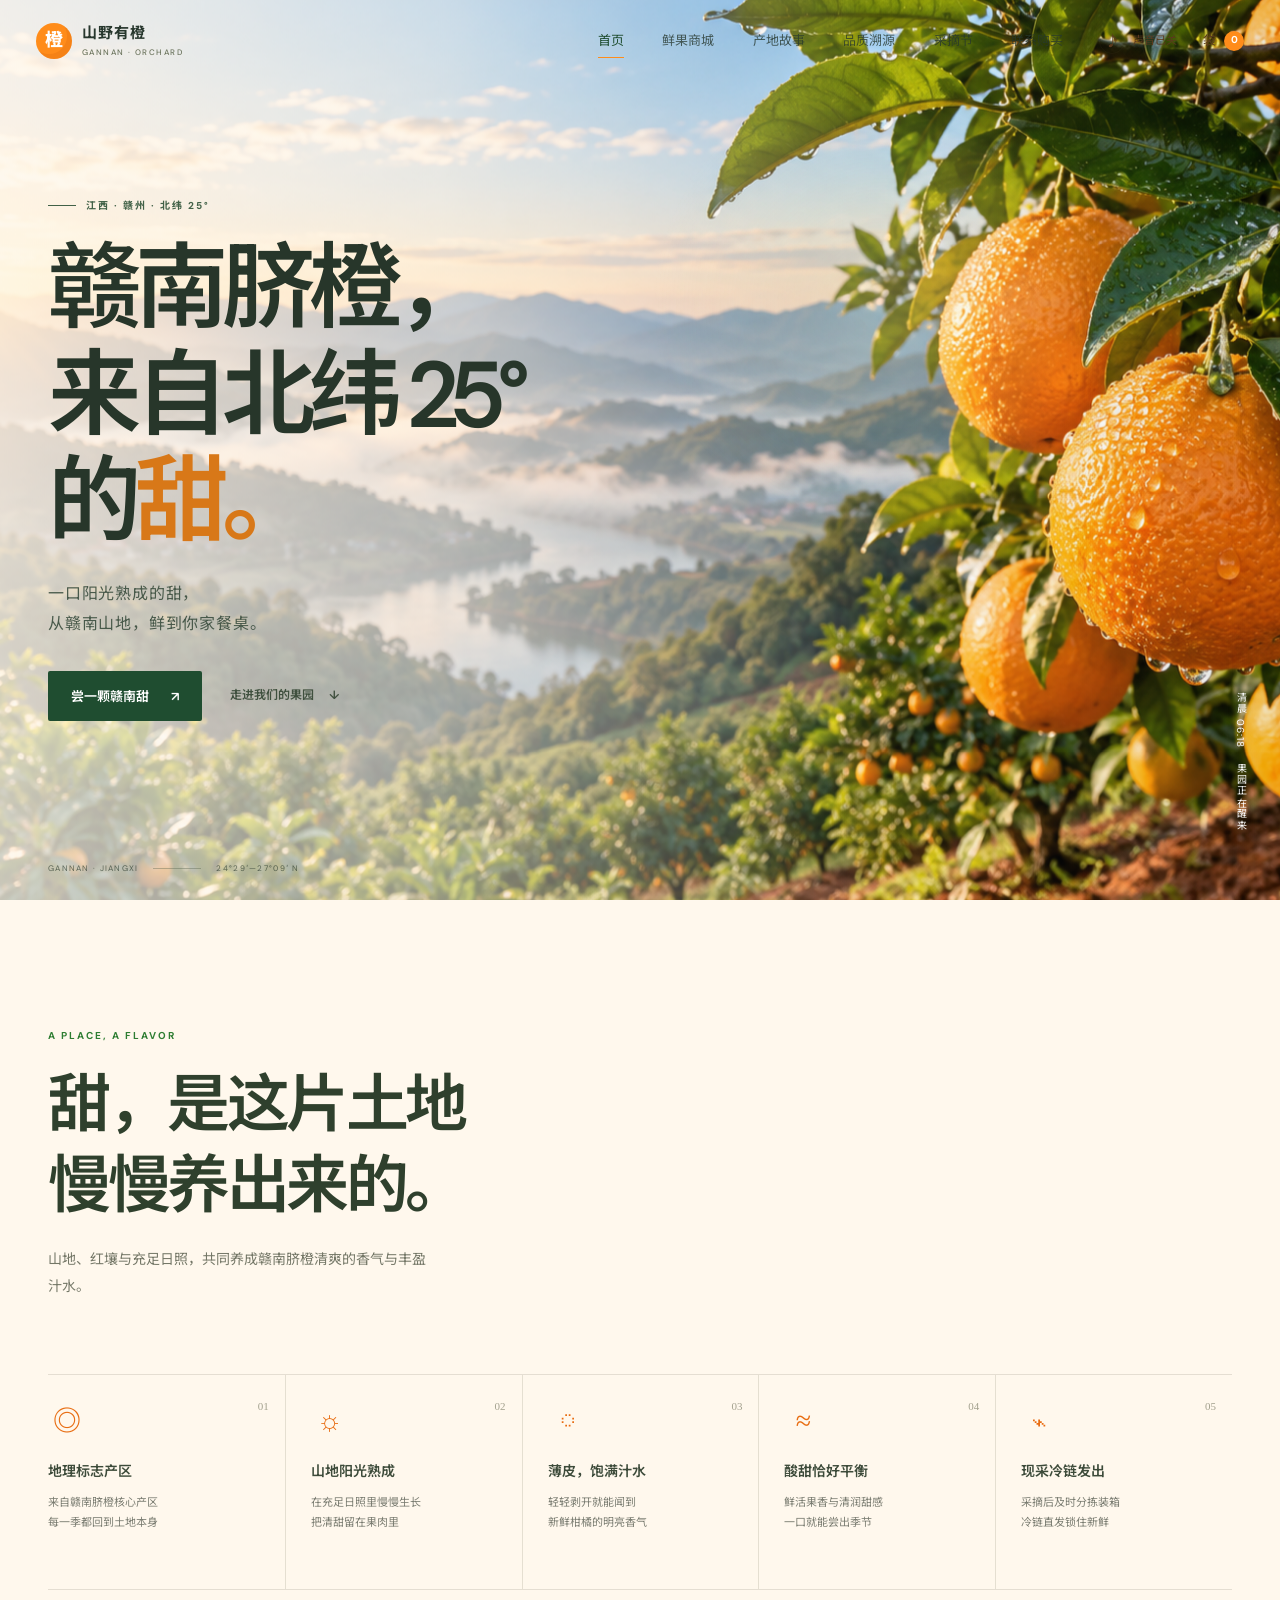
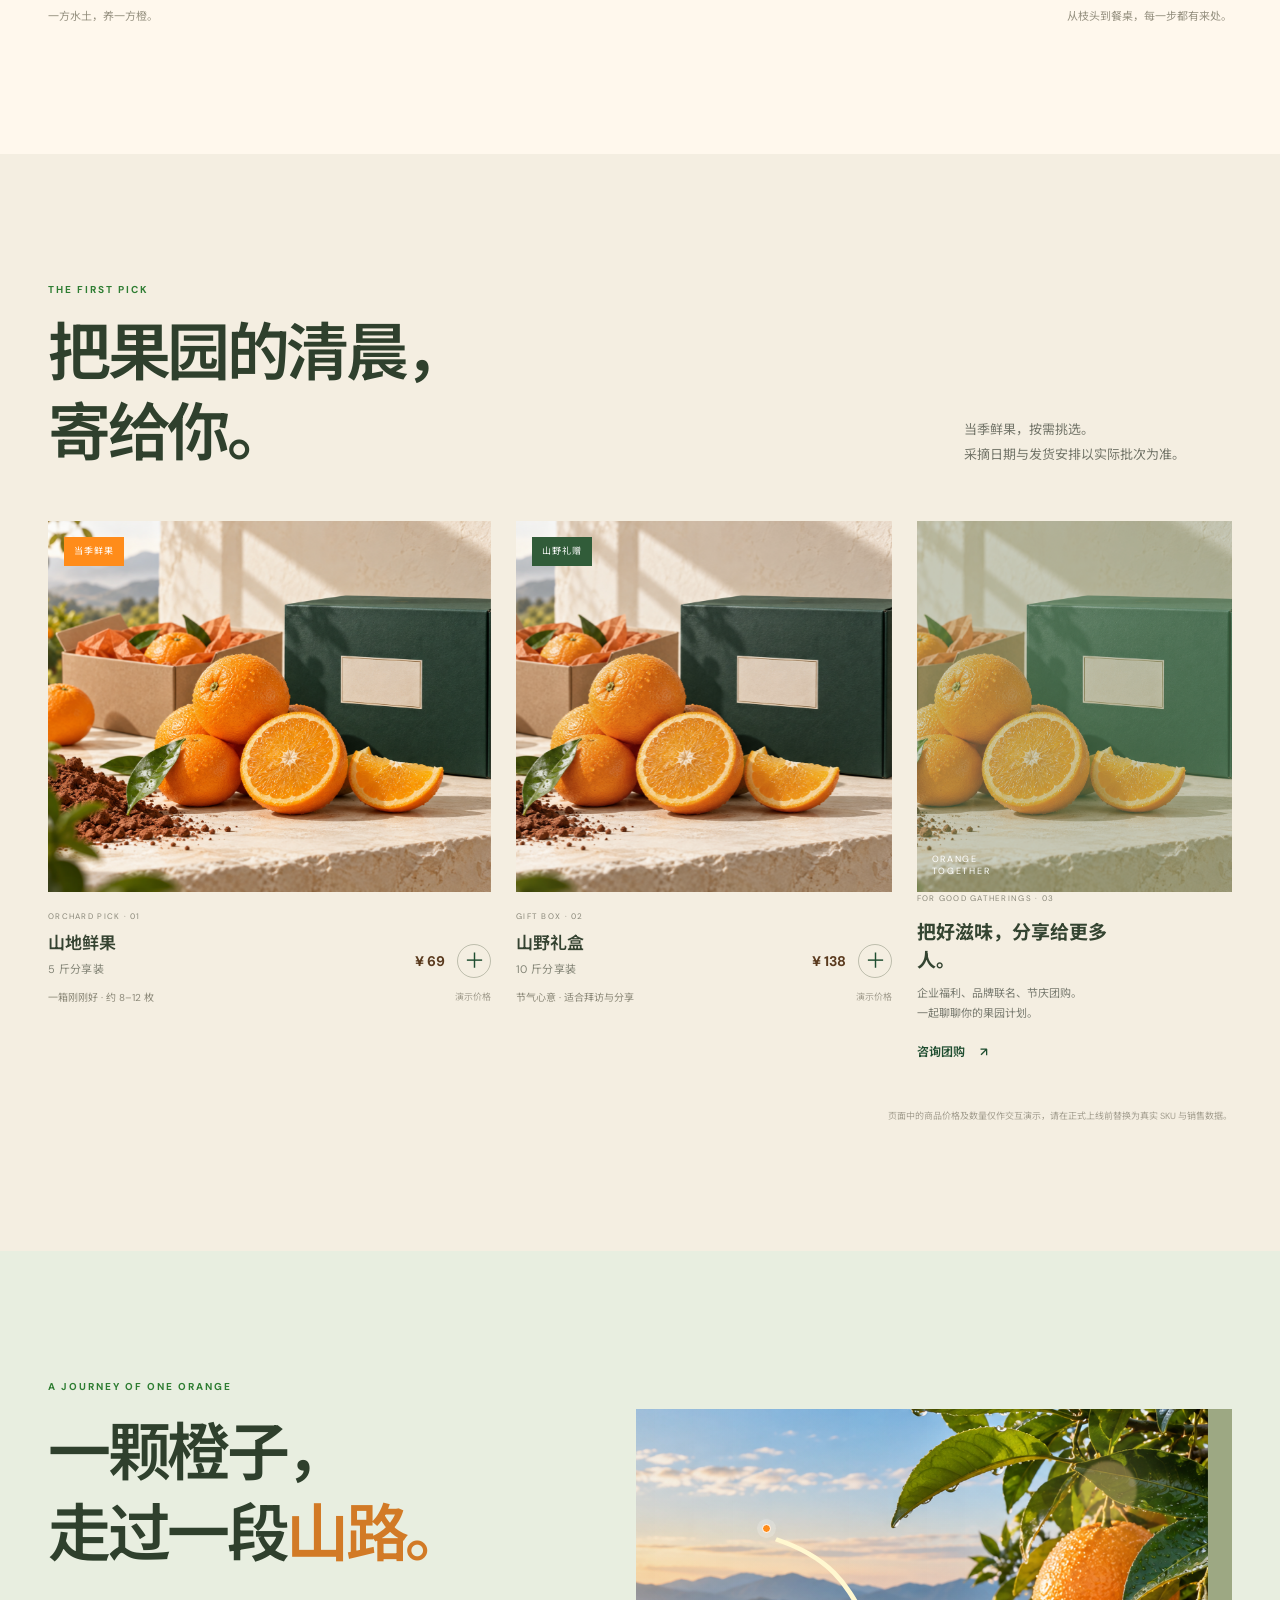
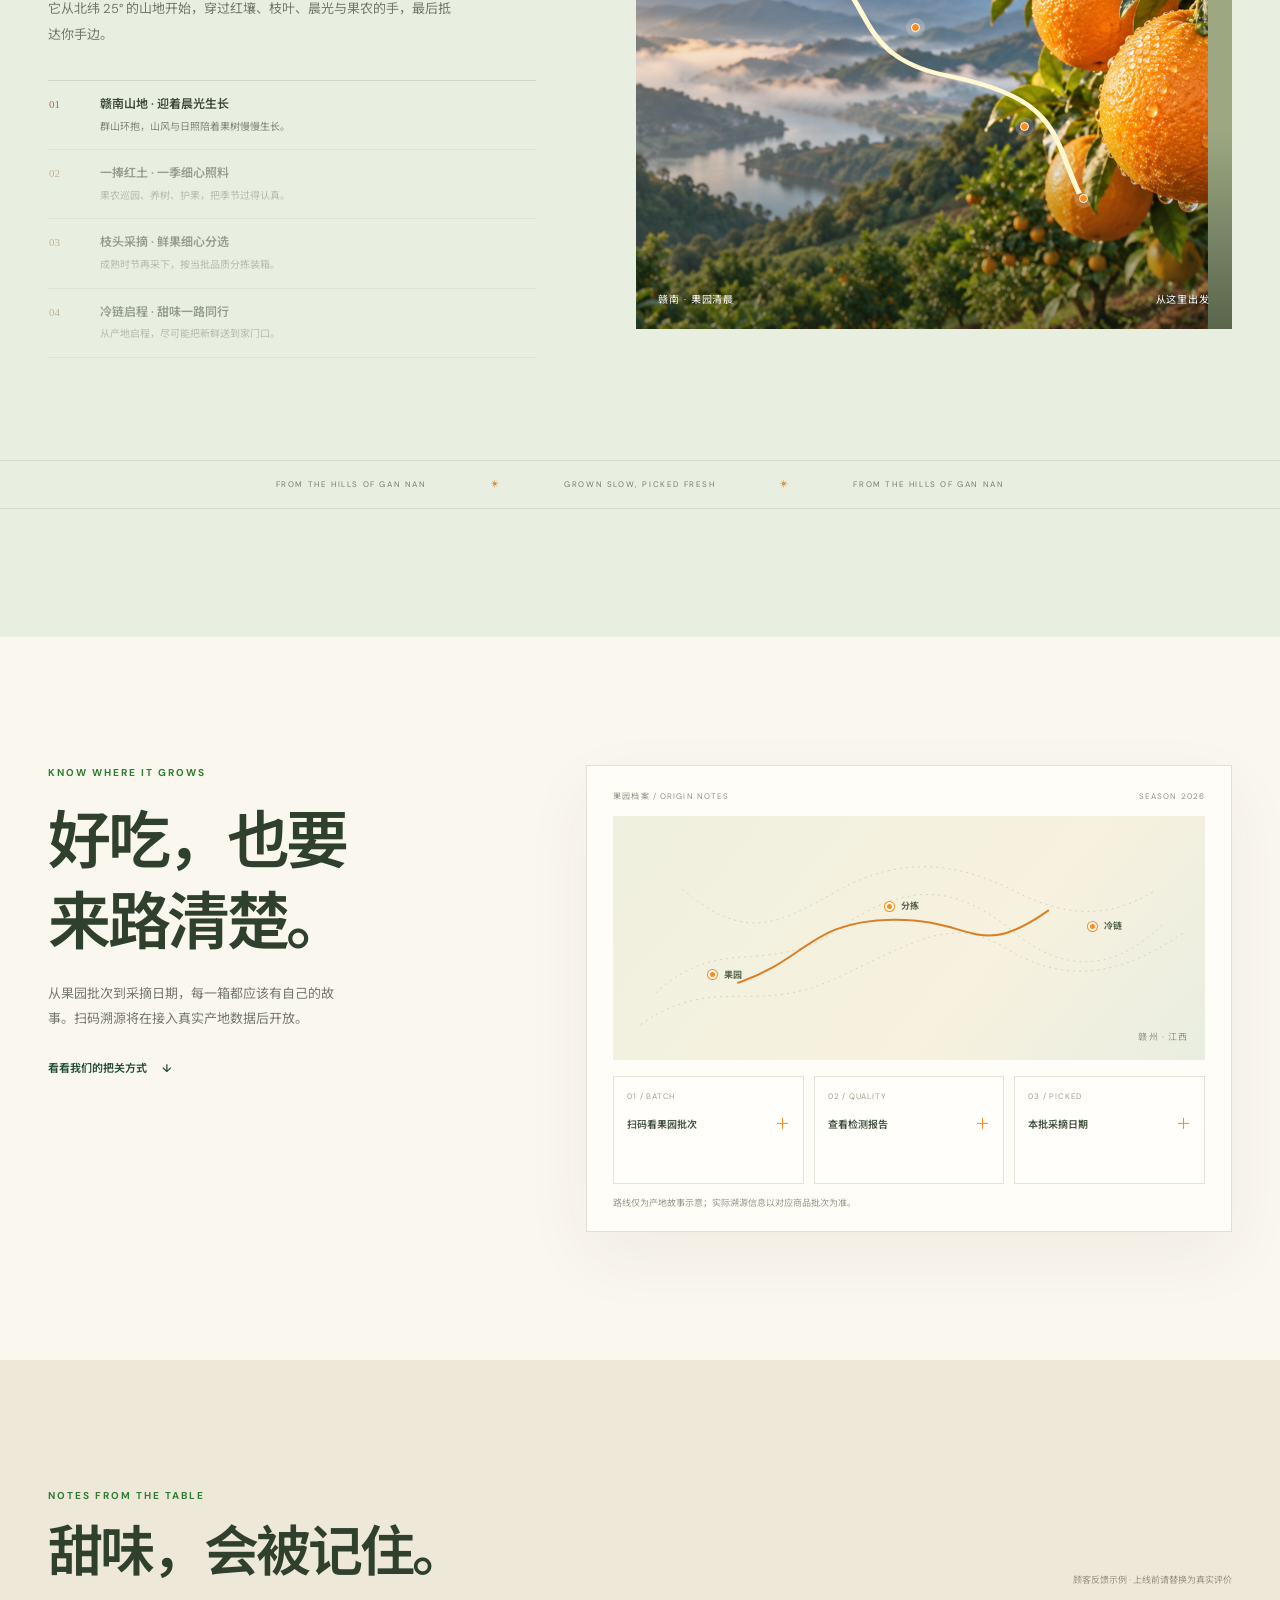
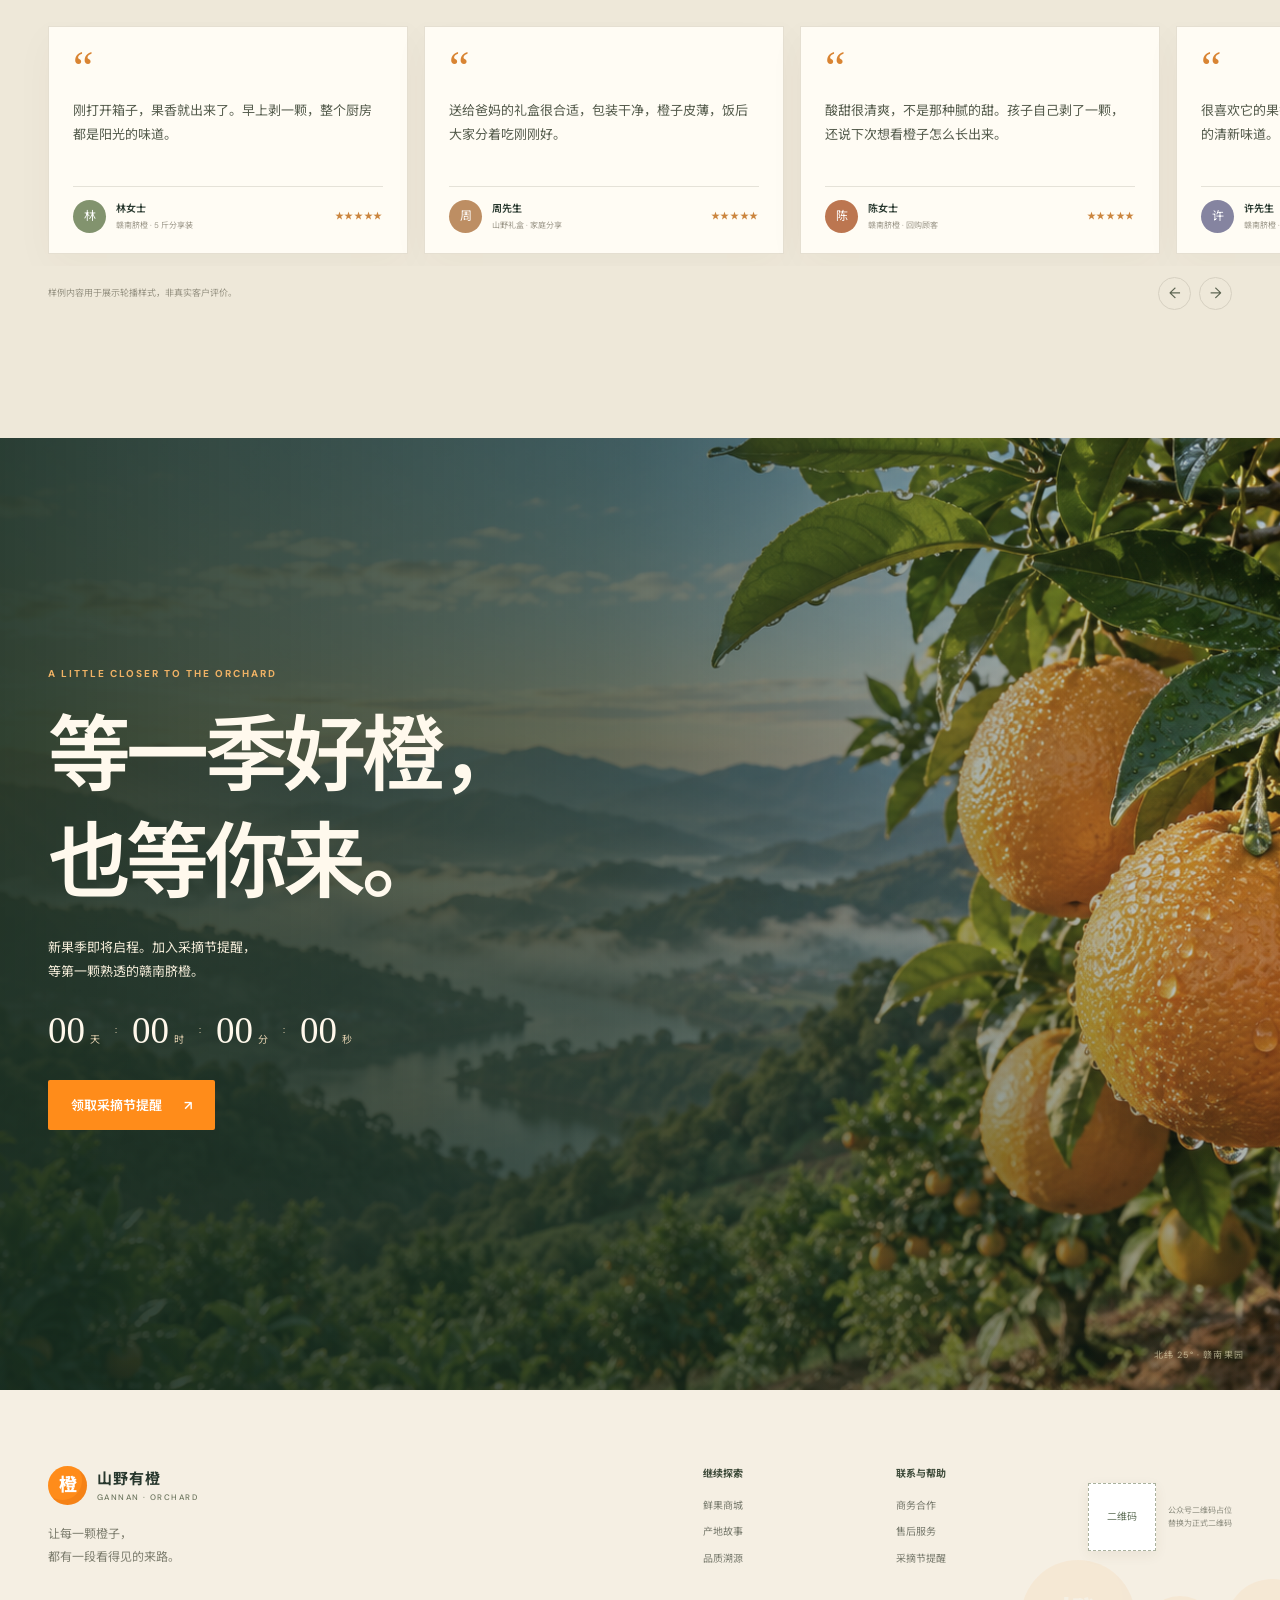
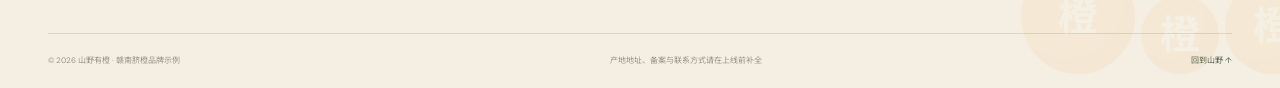
==== index.html @ ad93cc27 "Build Gannan orange brand homepage" ====
<!doctype html>
<html lang="zh-CN">
<head>
  <meta charset="utf-8">
  <meta name="viewport" content="width=device-width, initial-scale=1, viewport-fit=cover">
  <meta name="theme-color" content="#fff8ed">
  <meta name="description" content="一颗赣南脐橙，从北纬25°的山地果园，带着晨露与阳光来到餐桌。了解产地故事，选购当季鲜果。">
  <title>山野有橙 — 赣南脐橙，来自北纬25°的甜</title>
  <link rel="preload" as="image" href="assets/gannan-orchard-hero.png" fetchpriority="high">
  <link rel="stylesheet" href="styles.css">
  <script src="script.js" defer></script>
</head>
<body>
  <a class="skip-link" href="#main">跳转到主要内容</a>
  <div class="juice-progress" aria-hidden="true"><span id="scrollProgress"></span></div>

  <!-- 首访开场：纯 CSS/SVG 构成的橙子，尊重减少动态设置。 -->
  <div class="intro" id="intro" aria-label="欢迎来到山野有橙" role="status">
    <div class="intro-fruit" aria-hidden="true"><span></span><i></i></div>
    <p>山野有橙 <span>·</span> 一颗来自赣南的甜</p>
    <button class="intro-skip" id="skipIntro" type="button">跳过动画</button>
  </div>

  <header class="site-header" id="top">
    <nav class="nav-shell" aria-label="主导航">
      <a class="brand" href="#top" aria-label="山野有橙，返回首页">
        <span class="brand-mark" aria-hidden="true">橙</span>
        <span class="brand-name">山野有橙<small>GANNAN · ORCHARD</small></span>
      </a>
      <button class="menu-toggle" id="menuToggle" type="button" aria-label="打开导航菜单" aria-expanded="false" aria-controls="primaryNav"><span></span><span></span></button>
      <div class="nav-links" id="primaryNav">
        <a href="#home" class="active">首页</a><a href="#shop">鲜果商城</a><a href="#story">产地故事</a><a href="#trace">品质溯源</a><a href="#harvest">采摘节</a><a href="#contact">联系购买</a>
      </div>
      <div class="nav-actions">
        <button class="sound-toggle" id="soundToggle" type="button" aria-pressed="false" aria-label="开启轻柔提示音"><span class="sound-glyph" aria-hidden="true">♪</span><span class="sound-label">声音已关</span></button>
        <a class="cart-link" href="#shop" aria-label="购物袋，0 件"><span aria-hidden="true">袋</span><b id="cartCount">0</b></a>
      </div>
    </nav>
  </header>

  <main id="main">
    <!-- Hero：真实果园主视觉 + 轻量光斑和指针视差。 -->
    <section class="hero" id="home" aria-labelledby="heroTitle">
      <div class="hero-photo" aria-hidden="true"></div><div class="hero-glow" aria-hidden="true"></div>
      <div class="hero-content wrap">
        <p class="eyebrow"><span class="eyebrow-line"></span>江西 · 赣州 · 北纬 25°</p>
        <h1 id="heroTitle">赣南脐橙，<br>来自北纬 25°<br>的<span>甜。</span></h1>
        <p class="hero-copy">一口阳光熟成的甜，<br>从赣南山地，鲜到你家餐桌。</p>
        <div class="hero-ctas"><a class="button button-dark" href="#shop">尝一颗赣南甜 <span aria-hidden="true">↗</span></a><a class="text-link light-link" href="#story">走进我们的果园 <span aria-hidden="true">↓</span></a></div>
      </div>
      <div class="hero-note" aria-hidden="true"><span>GANNAN · JIANGXI</span><i></i><span>24°29′—27°09′ N</span></div>
      <div class="hero-side-caption"><span>清晨 06:18</span><span>果园正在醒来</span></div>
    </section>

    <!-- 原产地信任点：不使用夸张功效和未经核验的检测数值。 -->
    <section class="promise section-pad" aria-labelledby="promiseTitle">
      <div class="wrap">
        <div class="section-heading promise-heading reveal"><p class="eyebrow">A PLACE, A FLAVOR</p><h2 id="promiseTitle">甜，是这片土地<br>慢慢养出来的。</h2><p class="section-intro">山地、红壤与充足日照，共同养成赣南脐橙清爽的香气与丰盈汁水。</p></div>
        <div class="promise-grid">
          <article class="promise-item reveal"><span class="promise-no">01</span><span class="promise-symbol" aria-hidden="true">◎</span><h3>地理标志产区</h3><p>来自赣南脐橙核心产区<br>每一季都回到土地本身</p></article>
          <article class="promise-item reveal"><span class="promise-no">02</span><span class="promise-symbol" aria-hidden="true">☼</span><h3>山地阳光熟成</h3><p>在充足日照里慢慢生长<br>把清甜留在果肉里</p></article>
          <article class="promise-item reveal"><span class="promise-no">03</span><span class="promise-symbol" aria-hidden="true">◌</span><h3>薄皮，饱满汁水</h3><p>轻轻剥开就能闻到<br>新鲜柑橘的明亮香气</p></article>
          <article class="promise-item reveal"><span class="promise-no">04</span><span class="promise-symbol" aria-hidden="true">≈</span><h3>酸甜恰好平衡</h3><p>鲜活果香与清润甜感<br>一口就能尝出季节</p></article>
          <article class="promise-item reveal"><span class="promise-no">05</span><span class="promise-symbol" aria-hidden="true">⌁</span><h3>现采冷链发出</h3><p>采摘后及时分拣装箱<br>冷链直发锁住新鲜</p></article>
        </div>
        <div class="promise-foot"><span>一方水土，养一方橙。</span><span>从枝头到餐桌，每一步都有来处。</span></div>
      </div>
    </section>

    <!-- 商品卡的价格、库存和 SKU 为演示占位，接入店铺数据后替换。 -->
    <section class="shop section-pad" id="shop" aria-labelledby="shopTitle">
      <div class="wrap">
        <div class="shop-head reveal"><div><p class="eyebrow">THE FIRST PICK</p><h2 id="shopTitle">把果园的清晨，<br>寄给你。</h2></div><p>当季鲜果，按需挑选。<br>采摘日期与发货安排以实际批次为准。</p></div>
        <div class="product-grid">
          <article class="product-card product-feature reveal" data-product="山地鲜果 · 5 斤装" data-price="¥ 69">
            <button class="product-visual visual-orange" type="button" aria-label="拖动查看赣南脐橙"><img src="assets/gannan-orange-product.png" alt="阳光下的赣南脐橙与红土" loading="lazy"><span class="drag-hint">按住拖动 · 看看果皮的光</span><span class="product-stamp">当季鲜果</span><span class="splash" aria-hidden="true"></span></button>
            <div class="product-info"><div><p class="product-kicker">ORCHARD PICK · 01</p><h3>山地鲜果 <small>5 斤分享装</small></h3></div><div class="product-buy"><strong>¥ 69</strong><button class="add-button" type="button" aria-label="山地鲜果 5 斤装，加入购物袋" data-add>＋</button></div></div>
            <p class="product-note">一箱刚刚好 · 约 8–12 枚 <span>演示价格</span></p>
          </article>
          <article class="product-card reveal" data-product="山野礼盒 · 10 斤装" data-price="¥ 138">
            <button class="product-visual visual-gift" type="button" aria-label="拖动查看赣南脐橙礼盒"><img src="assets/gannan-orange-product.png" alt="赣南脐橙礼盒与切开的鲜果" loading="lazy"><span class="drag-hint">按住拖动 · 看看果皮的光</span><span class="product-stamp stamp-green">山野礼赠</span><span class="splash" aria-hidden="true"></span></button>
            <div class="product-info"><div><p class="product-kicker">GIFT BOX · 02</p><h3>山野礼盒 <small>10 斤分享装</small></h3></div><div class="product-buy"><strong>¥ 138</strong><button class="add-button" type="button" aria-label="山野礼盒 10 斤装，加入购物袋" data-add>＋</button></div></div>
            <p class="product-note">节气心意 · 适合拜访与分享 <span>演示价格</span></p>
          </article>
          <article class="group-buy reveal"><div class="group-art"><img src="assets/gannan-orange-product.png" alt="赣南脐橙礼盒静物" loading="lazy"><span>ORANGE<br>TOGETHER</span></div><p class="product-kicker">FOR GOOD GATHERINGS · 03</p><h3>把好滋味，分享给更多人。</h3><p>企业福利、品牌联名、节庆团购。<br>一起聊聊你的果园计划。</p><a class="text-link" href="mailto:hello@gannanor.example?subject=赣南脐橙团购咨询">咨询团购 <span aria-hidden="true">↗</span></a></article>
        </div>
        <p class="shop-disclaimer">页面中的商品价格及数量仅作交互演示，请在正式上线前替换为真实 SKU 与销售数据。</p>
      </div>
    </section>

    <!-- 产地叙事：滚动显现时间点、线路描边与缓慢视差。 -->
    <section class="story section-pad" id="story" aria-labelledby="storyTitle">
      <div class="wrap story-layout">
        <div class="story-copy reveal"><p class="eyebrow">A JOURNEY OF ONE ORANGE</p><h2 id="storyTitle">一颗橙子，<br>走过一段<span>山路。</span></h2><p class="story-intro">它从北纬 25° 的山地开始，穿过红壤、枝叶、晨光与果农的手，最后抵达你手边。</p>
          <ol class="story-steps" id="storySteps">
            <li class="is-current"><span>01</span><div><h3>赣南山地 · 迎着晨光生长</h3><p>群山环抱，山风与日照陪着果树慢慢生长。</p></div></li>
            <li><span>02</span><div><h3>一捧红土 · 一季细心照料</h3><p>果农巡园、养树、护果，把季节过得认真。</p></div></li>
            <li><span>03</span><div><h3>枝头采摘 · 鲜果细心分选</h3><p>成熟时节再采下，按当批品质分拣装箱。</p></div></li>
            <li><span>04</span><div><h3>冷链启程 · 甜味一路同行</h3><p>从产地启程，尽可能把新鲜送到家门口。</p></div></li>
          </ol>
        </div>
        <div class="story-visual reveal"><img src="assets/gannan-orchard-hero.png" alt="晨光穿过赣南山地果园，枝头挂着成熟的脐橙" loading="lazy"><div class="story-image-tint"></div><div class="story-route" aria-hidden="true"><span class="route-dot"></span><span class="route-dot"></span><span class="route-dot"></span><span class="route-dot"></span><svg viewBox="0 0 100 100" preserveAspectRatio="none"><path d="M15 18 C40 28 28 48 53 54 S76 70 82 85"/></svg></div><div class="story-image-caption"><span>赣南 · 果园清晨</span><span>从这里出发</span></div><span class="story-sun" aria-hidden="true"></span></div>
      </div>
      <div class="story-band" aria-hidden="true"><span>FROM THE HILLS OF GAN NAN</span><i>✳</i><span>GROWN SLOW, PICKED FRESH</span><i>✳</i><span>FROM THE HILLS OF GAN NAN</span></div>
    </section>

    <!-- 溯源展示为前端交互原型，真实二维码、报告及产地批次需接入后端。 -->
    <section class="trace section-pad" id="trace" aria-labelledby="traceTitle">
      <div class="wrap trace-layout">
        <div class="trace-lead reveal"><p class="eyebrow">KNOW WHERE IT GROWS</p><h2 id="traceTitle">好吃，也要<br>来路清楚。</h2><p>从果园批次到采摘日期，每一箱都应该有自己的故事。扫码溯源将在接入真实产地数据后开放。</p><a class="text-link" href="#qualityDetails">看看我们的把关方式 <span aria-hidden="true">↓</span></a></div>
        <div class="trace-board reveal" id="qualityDetails">
          <div class="trace-topline"><span>果园档案 / ORIGIN NOTES</span><span>SEASON 2026</span></div>
          <div class="trace-map" aria-label="赣南果园至冷链发出的路线示意图">
            <svg viewBox="0 0 520 240" role="img" aria-label="赣南山地果园至分拣点，再到冷链发出的示意路线"><path class="map-contour" d="M11 174C77 114 122 160 191 111S309 69 363 114s104 35 147-8M-4 205c75-51 109-8 189-44s115-65 172-30 112 26 173-16M37 72c62 53 95 34 154 1s114-29 173 1 100 23 139-1"/><path class="map-route" d="M92 164C160 141 163 103 244 102S326 143 397 93"/></svg>
            <span class="map-node node-a"><i></i><b>果园</b></span><span class="map-node node-b"><i></i><b>分拣</b></span><span class="map-node node-c"><i></i><b>冷链</b></span>
            <span class="map-label">赣州 · 江西</span>
          </div>
          <div class="trace-cards">
            <button class="trace-card" type="button" aria-expanded="false"><span class="trace-card-no">01 / BATCH</span><span class="trace-card-title">扫码看果园批次 <b>＋</b></span><span class="trace-card-detail">接入正式溯源系统后，展示果园信息与批次流转。</span></button>
            <button class="trace-card" type="button" aria-expanded="false"><span class="trace-card-no">02 / QUALITY</span><span class="trace-card-title">查看检测报告 <b>＋</b></span><span class="trace-card-detail">正式上线时补充对应批次检测机构、报告编号与原件。</span></button>
            <button class="trace-card" type="button" aria-expanded="false"><span class="trace-card-no">03 / PICKED</span><span class="trace-card-title">本批采摘日期 <b>＋</b></span><span class="trace-card-detail">采摘日期随实际发货批次更新，页面示例不代表实时数据。</span></button>
          </div>
          <p class="trace-note">路线仅为产地故事示意；实际溯源信息以对应商品批次为准。</p>
        </div>
      </div>
    </section>

    <!-- 评价横向轨道：自动慢移，hover / focus 停止，支持鼠标与触摸拖动。 -->
    <section class="voices section-pad" id="voices" aria-labelledby="voicesTitle">
      <div class="wrap voices-head reveal"><div><p class="eyebrow">NOTES FROM THE TABLE</p><h2 id="voicesTitle">甜味，会被记住。</h2></div><span>顾客反馈示例 · 上线前请替换为真实评价</span></div>
      <div class="review-viewport" id="reviewViewport" tabindex="0" aria-label="顾客评价轮播，可拖动浏览">
        <div class="review-track" id="reviewTrack">
          <article class="review-card"><span class="review-mark">“</span><p>刚打开箱子，果香就出来了。早上剥一颗，整个厨房都是阳光的味道。</p><div class="review-person"><span class="avatar avatar-1">林</span><span><b>林女士</b><small>赣南脐橙 · 5 斤分享装</small></span><span class="review-stars" aria-label="5 星">★★★★★</span></div></article>
          <article class="review-card"><span class="review-mark">“</span><p>送给爸妈的礼盒很合适，包装干净，橙子皮薄，饭后大家分着吃刚刚好。</p><div class="review-person"><span class="avatar avatar-2">周</span><span><b>周先生</b><small>山野礼盒 · 家庭分享</small></span><span class="review-stars" aria-label="5 星">★★★★★</span></div></article>
          <article class="review-card"><span class="review-mark">“</span><p>酸甜很清爽，不是那种腻的甜。孩子自己剥了一颗，还说下次想看橙子怎么长出来。</p><div class="review-person"><span class="avatar avatar-3">陈</span><span><b>陈女士</b><small>赣南脐橙 · 回购顾客</small></span><span class="review-stars" aria-label="5 星">★★★★★</span></div></article>
          <article class="review-card"><span class="review-mark">“</span><p>很喜欢它的果香，橙皮放在桌边几天，家里也有淡淡的清新味道。</p><div class="review-person"><span class="avatar avatar-4">许</span><span><b>许先生</b><small>赣南脐橙 · 5 斤分享装</small></span><span class="review-stars" aria-label="5 星">★★★★★</span></div></article>
        </div>
      </div>
      <div class="wrap reviews-foot"><span>样例内容用于展示轮播样式，非真实客户评价。</span><div><button id="reviewPrev" type="button" aria-label="上一条评价">←</button><button id="reviewNext" type="button" aria-label="下一条评价">→</button></div></div>
    </section>

    <!-- 采摘节：倒计时以可调整的演示日期计算，优惠领取仅做本地交互反馈。 -->
    <section class="harvest section-pad" id="harvest" aria-labelledby="harvestTitle">
      <div class="harvest-photo" aria-hidden="true"></div><div class="harvest-overlay" aria-hidden="true"></div><div class="harvest-particles" id="harvestParticles" aria-hidden="true"></div>
      <div class="wrap harvest-content reveal"><p class="eyebrow">A LITTLE CLOSER TO THE ORCHARD</p><h2 id="harvestTitle">等一季好橙，<br>也等你来。</h2><p>新果季即将启程。加入采摘节提醒，<br>等第一颗熟透的赣南脐橙。</p><div class="countdown" aria-label="采摘节倒计时"><div><b id="countDays">--</b><span>天</span></div><i>:</i><div><b id="countHours">--</b><span>时</span></div><i>:</i><div><b id="countMinutes">--</b><span>分</span></div><i>:</i><div><b id="countSeconds">--</b><span>秒</span></div></div><button class="button button-orange" id="couponButton" type="button">领取采摘节提醒 <span aria-hidden="true">↗</span></button><p class="harvest-feedback" id="couponFeedback" role="status" aria-live="polite"></p></div>
      <span class="harvest-coordinate" aria-hidden="true">北纬 25° · 赣南果园</span>
    </section>
  </main>

  <footer class="footer" id="contact">
    <div class="footer-oranges" aria-hidden="true"><span>橙</span><span>橙</span><span>橙</span></div>
    <div class="wrap footer-main"><div class="footer-brand"><a class="brand footer-logo" href="#top"><span class="brand-mark" aria-hidden="true">橙</span><span class="brand-name">山野有橙<small>GANNAN · ORCHARD</small></span></a><p>让每一颗橙子，<br>都有一段看得见的来路。</p></div><div class="footer-links"><div><b>继续探索</b><a href="#shop">鲜果商城</a><a href="#story">产地故事</a><a href="#trace">品质溯源</a></div><div><b>联系与帮助</b><a href="mailto:hello@gannanor.example">商务合作</a><a href="mailto:care@gannanor.example">售后服务</a><a href="#harvest">采摘节提醒</a></div><div class="qr-block"><span class="qr-placeholder" aria-label="公众号二维码占位"><span></span></span><small>公众号二维码占位<br>替换为正式二维码</small></div></div></div>
    <div class="wrap footer-bottom"><span>© 2026 山野有橙 · 赣南脐橙品牌示例</span><span>产地地址、备案与联系方式请在上线前补全</span><a href="#top">回到山野 ↑</a></div>
  </footer>
  <div class="toast" id="toast" role="status" aria-live="polite"></div>
  <div class="juice-cursor" id="juiceCursor" aria-hidden="true"></div>
</body>
</html>
---- styles.css ----
/* 山野有橙 — design tokens & responsive foundation */
@import url('https://fonts.googleapis.com/css2?family=DM+Sans:wght@400;500;600;700&family=Noto+Sans+SC:wght@400;500;600;700;800&display=swap');

:root{--orange:#ff8c1a;--orange-deep:#e86d12;--leaf:#2e7d32;--leaf-dark:#1f4d30;--cream:#fff8ed;--paper:#fffdf8;--sky:#bfe3ff;--earth:#5a3a1e;--ink:#27372d;--muted:#797c6f;--line:rgba(72,69,46,.14);--shadow:0 22px 64px rgba(62,53,29,.10);--serif:Georgia,'Times New Roman',serif;--sans:'DM Sans','Noto Sans SC','Microsoft YaHei',sans-serif;--nav-h:82px;--ease:cubic-bezier(.22,.8,.22,1);font-family:var(--sans);color:var(--ink);background:var(--cream);font-synthesis:none;text-rendering:optimizeLegibility}
*{box-sizing:border-box}html{scroll-behavior:smooth;scroll-padding-top:calc(var(--nav-h) + 18px)}body{margin:0;min-width:320px;background:var(--cream);font-size:15px;line-height:1.65;-webkit-font-smoothing:antialiased}body.menu-open{overflow:hidden}img{display:block;max-width:100%}a{color:inherit;text-decoration:none}button{font:inherit;color:inherit}button:focus-visible,a:focus-visible,[tabindex="0"]:focus-visible{outline:3px solid #bd5d0a;outline-offset:4px}.wrap{width:min(1240px,calc(100% - 96px));margin-inline:auto}.section-pad{padding:clamp(86px,10vw,148px) 0}.skip-link{position:fixed;z-index:150;top:12px;left:12px;padding:10px 16px;background:#fff;color:var(--ink);border-radius:4px;transform:translateY(-160%)}.skip-link:focus{transform:translateY(0)}

/* Top juice progress */
.juice-progress{position:fixed;z-index:100;inset:0 0 auto;height:3px;background:transparent}.juice-progress span{display:block;width:100%;height:100%;transform:scaleX(0);transform-origin:left;background:linear-gradient(90deg,#ffbd62,var(--orange),#ef6412);box-shadow:0 0 12px rgba(255,140,26,.5)}

/* Short fruit opening */
.intro{position:fixed;z-index:130;inset:0;display:grid;place-content:center;justify-items:center;gap:24px;background:#f4eddd;transition:opacity .7s var(--ease),visibility .7s}.intro.is-gone{opacity:0;visibility:hidden}.intro p{margin:0;color:var(--earth);font-size:13px;letter-spacing:.12em;opacity:0;animation:introText .5s 1.55s both}.intro p span{color:var(--orange);padding-inline:7px}.intro-skip{position:absolute;right:30px;bottom:28px;padding:10px 13px;border:0;background:none;color:#625c4c;font-size:12px;cursor:pointer}.intro-fruit{position:relative;width:78px;height:78px;border-radius:50%;background:radial-gradient(circle at 35% 28%,#a8ba54 0 9%,transparent 10%),radial-gradient(circle at 42% 35%,#78a849,#d9a627 70%,#ed8920);box-shadow:inset -10px -12px 17px #aa71373b,0 18px 28px #785e3229;animation:fruitRipen 1.4s ease forwards,fruitPop .5s 1.45s var(--ease) both}.intro-fruit:before,.intro-fruit:after{content:"";position:absolute;top:0;left:50%;width:2px;height:100%;background:#f4eddd;transform:translateX(-50%) scaleY(0);transform-origin:center;animation:fruitCut .35s 1.4s ease forwards}.intro-fruit:after{transform:translateX(-50%) rotate(62deg) scaleY(0);animation:fruitCut2 .35s 1.4s ease forwards}.intro-fruit span{position:absolute;inset:31px;border-radius:50%;background:repeating-conic-gradient(#fff6dc 0 9deg,#ffc866 9deg 16deg);opacity:0;animation:showFlesh .35s 1.72s forwards}.intro-fruit i{position:absolute;top:-8px;left:37px;width:11px;height:18px;border-radius:100% 0 100% 0;background:var(--leaf);transform:rotate(25deg)}
@keyframes fruitRipen{0%{filter:hue-rotate(70deg) saturate(.6);transform:scale(.82)}100%{filter:none;transform:scale(1)}}@keyframes fruitCut{to{transform:translateX(-50%) scaleY(1)}}@keyframes fruitCut2{to{transform:translateX(-50%) rotate(62deg) scaleY(1)}}@keyframes fruitPop{60%{transform:scale(1.12)}100%{transform:scale(.92)}}@keyframes showFlesh{to{opacity:1}}@keyframes introText{to{opacity:.85}}

/* Sticky navigation: glass material activates after the hero */
.site-header{position:fixed;z-index:90;top:0;left:0;right:0;height:var(--nav-h);transition:background .35s,border-color .35s,box-shadow .35s;border-bottom:1px solid transparent}.site-header.is-scrolled{background:rgba(255,251,242,.88);border-color:rgba(78,73,52,.10);backdrop-filter:blur(18px) saturate(1.35);-webkit-backdrop-filter:blur(18px) saturate(1.35);box-shadow:0 7px 28px rgba(49,50,31,.05)}.nav-shell{width:min(1360px,calc(100% - 72px));height:100%;margin:auto;display:flex;align-items:center;justify-content:space-between;gap:30px}.brand{display:inline-flex;align-items:center;gap:10px;flex-shrink:0}.brand-mark{width:36px;height:36px;display:grid;place-items:center;border-radius:50%;background:var(--orange);color:white;font-family:var(--sans);font-size:18px;font-weight:800;box-shadow:inset -5px -5px 0 rgba(190,76,0,.16)}.brand-name{font-size:15px;font-weight:700;letter-spacing:.07em;line-height:1.15}.brand-name small{display:block;margin-top:5px;color:#6c755e;font:500 8px/1 var(--sans);letter-spacing:.18em}.nav-links{display:flex;align-items:center;justify-content:center;gap:clamp(20px,3vw,44px);margin-left:auto}.nav-links a{position:relative;padding:8px 0;color:rgba(39,55,45,.78);font-size:13px;transition:color .2s}.nav-links a:after{content:"";position:absolute;left:0;right:0;bottom:1px;height:1px;background:var(--orange);transform:scaleX(0);transform-origin:left;transition:transform .25s}.nav-links a:hover,.nav-links a.active{color:var(--leaf-dark)}.nav-links a.active:after,.nav-links a:hover:after{transform:scaleX(1)}.nav-actions{display:flex;align-items:center;gap:20px}.sound-toggle,.cart-link{height:38px;border:0;background:transparent;display:flex;align-items:center;gap:8px;font-size:11px;color:var(--earth);cursor:pointer}.sound-glyph{width:26px;height:26px;display:grid;place-items:center;border:1px solid var(--line);border-radius:50%;font-size:15px}.sound-toggle[aria-pressed="true"] .sound-glyph{background:#e5ecd9;border-color:#cbd9b9;color:var(--leaf)}.cart-link>span{font-size:13px}.cart-link b{display:grid;place-items:center;min-width:20px;height:20px;border-radius:50%;background:var(--orange);color:white;font-size:10px;transition:transform .3s var(--ease)}.cart-link b.bump{animation:cartBump .45s var(--ease)}@keyframes cartBump{45%{transform:scale(1.48)}100%{transform:scale(1)}}.menu-toggle{display:none}

/* Hero */
.hero{position:relative;min-height:min(790px,100svh);min-height:max(700px,100svh);overflow:hidden;isolation:isolate;background:#becaa9}.hero-photo,.hero-glow{position:absolute;inset:0;z-index:-2}.hero-photo{background-image:linear-gradient(90deg,rgba(255,248,237,.78) 0%,rgba(255,248,237,.53) 35%,rgba(255,248,237,.04) 68%,rgba(20,43,26,.06) 100%),url('assets/gannan-orchard-hero.png');background-size:cover;background-position:center 53%;transform:scale(1.025);will-change:transform}.hero-glow{z-index:-1;pointer-events:none;background:radial-gradient(320px circle at var(--glow-x,69%) var(--glow-y,34%),rgba(255,238,167,.25),transparent 72%)}.hero-content{position:relative;padding-top:clamp(176px,22vh,236px);padding-bottom:110px}.eyebrow{margin:0 0 22px;color:var(--leaf);font-size:10px;font-weight:700;letter-spacing:.2em;line-height:1.5}.hero .eyebrow{display:flex;align-items:center;gap:10px;color:#416147}.eyebrow-line{width:28px;height:1px;background:currentColor}.hero h1{max-width:620px;margin:0;color:#27362a;font-size:clamp(50px,7.3vw,98px);font-weight:600;line-height:1.14;letter-spacing:-.065em;text-wrap:balance}.hero h1 span{position:relative;color:#d87818;font-weight:600}.hero-copy{margin:24px 0 0;color:#48594a;font-size:16px;line-height:1.9;letter-spacing:.05em}.hero-ctas{display:flex;align-items:center;gap:28px;margin-top:32px}.button{position:relative;display:inline-flex;align-items:center;justify-content:center;gap:22px;min-height:50px;padding:0 23px;border:0;overflow:hidden;border-radius:2px;font-size:13px;font-weight:600;cursor:pointer;transition:transform .25s var(--ease),background .25s,box-shadow .25s}.button:before{content:"";position:absolute;inset:-1px;background:linear-gradient(110deg,transparent 25%,rgba(255,255,255,.32) 50%,transparent 69%);transform:translateX(-110%);transition:transform .65s var(--ease)}.button:hover:before{transform:translateX(110%)}.button:hover{transform:translateY(-3px);box-shadow:0 12px 30px #4e3e2524}.button:active{transform:translateY(0) scale(.98)}.button-dark{background:var(--leaf-dark);color:#fff}.button-dark:hover{background:#315d38}.button-orange{background:var(--orange);color:#fff}.button-orange:hover{background:#f0932c}.text-link{display:inline-flex;align-items:center;gap:15px;color:var(--leaf-dark);font-size:12px;font-weight:600}.text-link span{transition:transform .2s}.text-link:hover span{transform:translate(3px,-2px)}.light-link{color:#3f503e}.hero-note{position:absolute;left:48px;right:48px;bottom:25px;display:flex;align-items:center;gap:15px;color:rgba(38,54,41,.68);font-size:8px;letter-spacing:.16em}.hero-note i{width:48px;height:1px;background:#53614a5e}.hero-side-caption{position:absolute;right:32px;bottom:70px;display:flex;gap:14px;writing-mode:vertical-rl;color:#fff;text-shadow:0 1px 8px #1d311b9c;font-size:10px;letter-spacing:.12em}

/* Shared section heading / reveal */
.section-heading{max-width:740px}.section-heading h2,.shop-head h2,.story h2,.trace h2,.voices h2,.harvest h2{margin:0;color:#2f402d;font-size:clamp(36px,5vw,63px);font-weight:600;line-height:1.28;letter-spacing:-.055em}.section-intro{max-width:380px;margin:20px 0 0;color:#747767;font-size:14px;line-height:1.9}.reveal{opacity:0;transform:translateY(28px);transition:opacity .85s var(--ease),transform .85s var(--ease)}.reveal.is-visible{opacity:1;transform:translateY(0)}.promise-grid{display:grid;grid-template-columns:repeat(5,1fr);margin-top:75px;border-top:1px solid var(--line);border-bottom:1px solid var(--line)}.promise-item{position:relative;min-height:214px;padding:27px 20px 25px 0;transition:transform .35s var(--ease)}.promise-item+.promise-item{padding-left:25px;border-left:1px solid var(--line)}.promise-item:hover{transform:translateY(-6px)}.promise-no{position:absolute;top:25px;right:16px;color:#a3a18e;font:11px var(--serif)}.promise-symbol{display:grid;place-items:center;width:38px;height:38px;color:var(--orange-deep);font:28px/1 var(--serif);transition:transform .35s var(--ease);transform-origin:center}.promise-item:hover .promise-symbol{transform:rotate(16deg) scale(1.2)}.promise-item h3{margin:20px 0 8px;color:#3d4b3a;font-size:14px;font-weight:600}.promise-item p{margin:0;color:#7b7d72;font-size:11px;line-height:1.85}.promise-foot{display:flex;justify-content:space-between;gap:20px;padding-top:17px;color:#969180;font-size:11px}

/* Product shop */
.shop{background:#f4eee1}.shop-head{display:flex;align-items:flex-end;justify-content:space-between;margin-bottom:46px}.shop-head .eyebrow{margin-bottom:17px}.shop-head>p{margin:0 4% 7px 0;color:#74766a;font-size:13px;line-height:1.9}.product-grid{display:grid;grid-template-columns:1.18fr 1fr .84fr;align-items:start;gap:25px}.product-card{min-width:0}.product-feature{transform:translateY(34px)}.product-visual{position:relative;width:100%;height:clamp(255px,29vw,385px);display:block;padding:0;overflow:hidden;border:0;background:#e0d2b7;cursor:grab;touch-action:pan-y}.product-visual:active{cursor:grabbing}.product-visual img{width:100%;height:100%;object-fit:cover;transition:transform .55s var(--ease),filter .35s}.visual-orange img{object-position:42% center}.visual-gift img{object-position:79% center;filter:saturate(.87)}.product-card:hover .product-visual img{transform:scale(1.07) rotate(-1deg)}.product-card:hover .visual-gift img{filter:saturate(1.05)}.drag-hint{position:absolute;left:14px;bottom:14px;padding:7px 10px;background:rgba(255,252,242,.82);color:#475742;font-size:9px;letter-spacing:.04em;opacity:0;transform:translateY(5px);transition:.25s}.product-card:hover .drag-hint,.product-visual:focus-visible .drag-hint{opacity:1;transform:translateY(0)}.product-stamp{position:absolute;top:16px;left:16px;padding:7px 10px;background:var(--orange);color:white;font-size:9px;letter-spacing:.1em}.stamp-green{background:#315c39}.splash{position:absolute;top:50%;left:50%;width:40px;height:40px;border:1px solid #fff9;border-radius:50%;opacity:0;transform:translate(-50%,-50%) scale(.4)}.product-visual.is-sliced .splash{animation:splash .7s ease-out}.product-visual.is-sliced img{transform:scale(1.14)}@keyframes splash{10%{opacity:.9}100%{opacity:0;transform:translate(-50%,-50%) scale(5)}}.product-info{display:flex;align-items:end;justify-content:space-between;gap:14px;padding-top:18px}.product-kicker{margin:0 0 6px;color:#898779;font-size:8px;letter-spacing:.16em}.product-info h3{margin:0;color:#354331;font-size:17px;font-weight:600}.product-info h3 small{display:block;margin-top:3px;color:#838476;font-size:11px;font-weight:400;letter-spacing:.03em}.product-buy{display:flex;align-items:center;gap:12px}.product-buy strong{color:var(--earth);font-size:14px;white-space:nowrap}.add-button{width:34px;height:34px;border:1px solid rgba(64,77,52,.3);border-radius:50%;background:transparent;color:var(--leaf-dark);font-size:21px;line-height:1;cursor:pointer;transition:color .2s,background .2s,transform .2s}.add-button:hover{background:var(--leaf-dark);color:white;transform:rotate(90deg)}.add-button:active{transform:scale(.9)}.product-note{display:flex;justify-content:space-between;gap:8px;margin:12px 0;color:#8b8878;font-size:10px}.product-note span,.shop-disclaimer{color:#a49f90;font-size:9px}.group-buy{padding-top:0}.group-art{position:relative;height:clamp(255px,29vw,385px);overflow:hidden;background:#314e34}.group-art img{width:100%;height:100%;object-fit:cover;object-position:83% center;mix-blend-mode:screen;opacity:.76;transition:transform .7s var(--ease)}.group-buy:hover .group-art img{transform:scale(1.06)}.group-art>span{position:absolute;left:15px;bottom:15px;color:#fff;font-size:9px;line-height:1.35;letter-spacing:.19em}.group-buy h3{max-width:220px;margin:14px 0 10px;color:#344431;font-size:19px;line-height:1.45}.group-buy>p:not(.product-kicker){margin:0 0 15px;color:#797b70;font-size:11px;line-height:1.8}.shop-disclaimer{margin:45px 0 0;text-align:right}

/* Origin scroll story */
.story{position:relative;overflow:hidden;background:#e8eee0}.story-layout{display:grid;grid-template-columns:.9fr 1.1fr;align-items:center;gap:8.5%}.story-copy .eyebrow{margin-bottom:20px}.story h2 span{color:#d27a26}.story-intro{max-width:415px;margin:20px 0 32px;color:#73786a;font-size:13px;line-height:2}.story-steps{margin:0;padding:0;list-style:none}.story-steps li{position:relative;display:grid;grid-template-columns:37px 1fr;gap:14px;padding:14px 0 14px 1px;border-top:1px solid rgba(54,74,51,.14);opacity:.48;transition:opacity .35s}.story-steps li:last-child{border-bottom:1px solid rgba(54,74,51,.14)}.story-steps li.is-current{opacity:1}.story-steps li>span{color:#9b7650;font:11px var(--serif);padding-top:3px}.story-steps h3{margin:0 0 4px;color:#3b4938;font-size:12px;font-weight:600}.story-steps p{margin:0;color:#818477;font-size:10px}.story-visual{position:relative;min-height:520px;overflow:hidden;background:#9da883}.story-visual>img{position:absolute;inset:-4%;width:108%;height:108%;object-fit:cover;object-position:65% center;transition:transform .8s var(--ease);will-change:transform}.story-visual:hover>img{transform:scale(1.025)}.story-image-tint{position:absolute;inset:0;background:linear-gradient(0deg,rgba(26,41,26,.52),transparent 38%),linear-gradient(90deg,rgba(24,42,24,.04),transparent 65%)}.story-route{position:absolute;inset:12% 12% 15% 12%}.story-route svg{position:absolute;inset:0;width:100%;height:100%;overflow:visible}.story-route path{fill:none;stroke:#fff8d0;stroke-width:1.15;stroke-dasharray:260;stroke-dashoffset:260;transition:stroke-dashoffset 1.4s var(--ease)}.story-visual.is-visible .story-route path{stroke-dashoffset:0}.route-dot{position:absolute;z-index:1;width:9px;height:9px;border:1px solid white;border-radius:50%;background:var(--orange);box-shadow:0 0 0 5px #ffffff30;opacity:.25;transform:scale(.6);transition:.35s}.route-dot:nth-child(1){left:12%;top:14%}.route-dot:nth-child(2){left:45%;top:40%}.route-dot:nth-child(3){left:69%;top:66%}.route-dot:nth-child(4){left:82%;top:85%}.story-visual.is-visible .route-dot{opacity:1;transform:scale(1)}.story-visual.is-visible .route-dot:nth-child(2){transition-delay:.35s}.story-visual.is-visible .route-dot:nth-child(3){transition-delay:.68s}.story-visual.is-visible .route-dot:nth-child(4){transition-delay:1s}.story-image-caption{position:absolute;left:22px;right:22px;bottom:20px;display:flex;justify-content:space-between;color:#fff;font-size:10px;letter-spacing:.09em}.story-sun{position:absolute;top:10%;right:16%;width:58px;height:58px;border-radius:50%;background:#ffd78c6b;filter:blur(1px);box-shadow:0 0 50px 22px #ffe3a52e}.story-band{display:flex;align-items:center;justify-content:center;gap:clamp(20px,5vw,74px);margin-top:102px;padding:17px 20px;border-block:1px solid rgba(54,74,51,.11);color:#73816c;font-size:8px;letter-spacing:.2em}.story-band i{color:#dd8d38;font-style:normal}

/* Trace */
.trace{background:#faf7ef}.trace-layout{display:grid;grid-template-columns:.65fr 1fr;gap:10%;align-items:start}.trace-lead{position:sticky;top:calc(var(--nav-h) + 50px)}.trace-lead h2{margin-bottom:19px}.trace-lead>p:not(.eyebrow){max-width:310px;color:#76796e;font-size:13px;line-height:1.9}.trace-lead .text-link{margin-top:14px;font-size:11px}.trace-board{padding:24px 26px 20px;border:1px solid #e4dfd2;background:#fffdf8;box-shadow:0 24px 65px rgba(70,58,32,.055)}.trace-topline{display:flex;justify-content:space-between;color:#919082;font-size:8px;letter-spacing:.14em}.trace-map{position:relative;height:244px;margin-top:13px;overflow:hidden;background:linear-gradient(130deg,#eff0df,#f7f1df 62%,#e9eee0)}.trace-map svg{position:absolute;inset:0;width:100%;height:100%}.map-contour{fill:none;stroke:#aebc9c;stroke-width:.75;stroke-dasharray:2 4;opacity:.65}.map-route{fill:none;stroke:#d98027;stroke-width:2;stroke-linecap:round;stroke-dasharray:400;stroke-dashoffset:400;transition:stroke-dashoffset 2.3s .2s var(--ease)}.trace-board.is-visible .map-route{stroke-dashoffset:0}.map-node{position:absolute;display:flex;align-items:center;gap:7px;color:#58654d;font-size:9px;opacity:.3;transition:opacity .4s,transform .4s;transform:translateY(5px)}.map-node i{width:9px;height:9px;border:2px solid #fff;border-radius:50%;background:var(--orange);box-shadow:0 0 0 1px var(--orange)}.node-a{left:16%;top:62%}.node-b{left:46%;top:34%}.node-c{right:14%;top:42%}.trace-board.is-visible .map-node{opacity:1;transform:translateY(0)}.trace-board.is-visible .node-b{transition-delay:.65s}.trace-board.is-visible .node-c{transition-delay:1.15s}.map-label{position:absolute;right:17px;bottom:15px;color:#92947f;font-size:9px;letter-spacing:.12em}.trace-cards{display:grid;grid-template-columns:repeat(3,1fr);gap:10px;margin-top:16px}.trace-card{display:flex;flex-direction:column;align-items:stretch;min-height:108px;padding:13px 13px 10px;border:1px solid #e7e2d7;background:#fffefa;text-align:left;cursor:pointer;transition:border .2s,box-shadow .2s,transform .2s}.trace-card:hover,.trace-card[aria-expanded="true"]{border-color:#d9a269;box-shadow:0 7px 20px #87633a14;transform:translateY(-2px)}.trace-card-no{color:#a3a08e;font-size:8px;letter-spacing:.1em}.trace-card-title{display:flex;align-items:center;justify-content:space-between;gap:5px;margin-top:9px;color:#43523e;font-size:10px;font-weight:600}.trace-card-title b{color:var(--orange);font-size:15px;font-weight:400}.trace-card-detail{max-height:0;overflow:hidden;color:#858576;font-size:9px;line-height:1.65;opacity:0;transition:max-height .25s,opacity .25s,margin .25s}.trace-card[aria-expanded="true"] .trace-card-detail{max-height:70px;margin-top:8px;opacity:1}.trace-card[aria-expanded="true"] .trace-card-title b{transform:rotate(45deg)}.trace-note{margin:12px 0 0;color:#9a9889;font-size:9px}

/* Horizontal reviews */
.voices{overflow:hidden;background:#eee8d9}.voices-head{display:flex;justify-content:space-between;align-items:end;margin-bottom:34px}.voices-head .eyebrow{margin-bottom:14px}.voices h2{font-size:clamp(34px,4.7vw,55px)}.voices-head>span,.reviews-foot>span{color:#969282;font-size:9px}.review-viewport{overflow:auto;scrollbar-width:none;cursor:grab;user-select:none;touch-action:pan-x}.review-viewport::-webkit-scrollbar{display:none}.review-viewport:active{cursor:grabbing}.review-track{display:flex;gap:16px;width:max-content;padding:4px max(48px,calc((100vw - 1240px)/2)) 12px;animation:reviewDrift 42s linear infinite}.review-viewport:hover .review-track,.review-viewport:focus-within .review-track,.review-viewport.is-dragging .review-track{animation-play-state:paused}.review-card{width:min(360px,78vw);min-height:225px;padding:23px 24px 20px;background:#fffcf4;border:1px solid #e5dfd1;box-shadow:0 12px 38px rgba(71,56,26,.035);transition:transform .3s,box-shadow .3s}.review-card:hover{transform:translateY(-5px);box-shadow:0 19px 40px #57492315}.review-mark{color:#d98432;font:46px/.8 var(--serif)}.review-card>p{min-height:69px;margin:9px 0 18px;color:#555c4d;font-size:13px;line-height:1.8}.review-person{display:flex;align-items:center;gap:10px;border-top:1px solid var(--line);padding-top:13px}.avatar{width:33px;height:33px;display:grid;place-items:center;border-radius:50%;color:white;font-size:12px}.avatar-1{background:#82936e}.avatar-2{background:#bd8e63}.avatar-3{background:#bc7650}.avatar-4{background:#8584a0}.review-person b,.review-person small{display:block}.review-person b{font-size:10px;font-weight:600}.review-person small{margin-top:2px;color:#999486;font-size:8px}.review-stars{margin-left:auto;color:#cb853e;font-size:9px;letter-spacing:.07em}.reviews-foot{display:flex;justify-content:space-between;align-items:center;margin-top:11px}.reviews-foot>div{display:flex;gap:8px}.reviews-foot button{width:33px;height:33px;border:1px solid #d6d0c1;border-radius:50%;background:transparent;color:#59614e;cursor:pointer;transition:.2s}.reviews-foot button:hover{background:var(--leaf-dark);border-color:var(--leaf-dark);color:white}@keyframes reviewDrift{to{transform:translateX(-32%)}}

/* Harvest / pre-order */
.harvest{position:relative;isolation:isolate;min-height:630px;overflow:hidden;display:flex;align-items:center;background:#314532;color:white}.harvest-photo,.harvest-overlay{position:absolute;inset:0;z-index:-2}.harvest-photo{background:url('assets/gannan-orchard-hero.png') center 64%/cover;filter:saturate(.78);transform:scale(1.03)}.harvest-overlay{z-index:-1;background:linear-gradient(90deg,rgba(23,44,31,.89),rgba(25,46,32,.66) 47%,rgba(28,46,30,.15)),linear-gradient(0deg,rgba(25,39,27,.34),transparent 60%)}.harvest-content{padding-block:100px}.harvest .eyebrow{color:#f0b265}.harvest h2{color:#fff9ed;font-size:clamp(48px,7vw,83px)}.harvest-content>p:not(.eyebrow):not(.harvest-feedback){margin:20px 0;color:#f5edda;font-size:13px;line-height:1.85}.countdown{display:flex;align-items:center;gap:15px;margin:29px 0}.countdown div{display:flex;align-items:baseline;gap:5px}.countdown b{min-width:35px;color:#fff8eb;font:37px/.95 var(--serif);font-variant-numeric:tabular-nums}.countdown span,.countdown>i{color:#e6d3b2;font-size:10px;font-style:normal}.button-orange{margin-top:3px}.harvest-feedback{min-height:20px;margin:12px 0 0;color:#ffe2ad;font-size:11px}.harvest-coordinate{position:absolute;right:36px;bottom:28px;color:#fff9d18f;font-size:9px;letter-spacing:.13em}.harvest-particles{position:absolute;inset:0;overflow:hidden;pointer-events:none}.particle{position:absolute;top:-40px;width:15px;height:15px;border-radius:50%;background:radial-gradient(circle at 33% 28%,#ffd88d,#ff8c1a 68%,#cc5d13);box-shadow:inset -3px -4px 5px #a64f203a;animation:orangeFall var(--fall,6s) linear forwards;opacity:.8}.particle:before{content:"";position:absolute;top:-4px;left:7px;width:7px;height:5px;border-radius:100% 0;background:#94a878;transform:rotate(-28deg)}@keyframes orangeFall{to{transform:translate3d(var(--drift,30px),110vh,0) rotate(420deg);opacity:0}}

/* Footer */
.footer{position:relative;overflow:hidden;padding-top:76px;background:#f5efe3}.footer-main{position:relative;z-index:1;display:flex;justify-content:space-between;gap:40px;padding-bottom:65px}.footer-logo .brand-mark{width:39px;height:39px}.footer-brand>p{margin:18px 0 0;color:#7e7e6f;font-size:12px;line-height:1.85}.footer-links{display:flex;gap:clamp(45px,8vw,118px)}.footer-links>div:not(.qr-block){display:flex;flex-direction:column;gap:10px;min-width:90px}.footer-links b{margin-bottom:5px;color:#3d4a39;font-size:10px}.footer-links a{color:#797b6e;font-size:10px;transition:color .2s}.footer-links a:hover{color:var(--orange-deep)}.qr-block{display:flex;align-items:center;gap:12px}.qr-placeholder{width:68px;height:68px;padding:6px;background:#fff;box-shadow:0 4px 12px #54422812;transition:transform .25s}.qr-placeholder:hover{transform:scale(1.09)}.qr-placeholder:before{content:"";display:block;width:100%;height:100%;background:repeating-conic-gradient(#42563d 0 25%,#fff 0 50%) 0 0/9px 9px;mask:radial-gradient(circle at 21% 22%,#000 0 12%,transparent 13%),radial-gradient(circle at 78% 22%,#000 0 12%,transparent 13%),radial-gradient(circle at 21% 78%,#000 0 12%,transparent 13%),repeating-conic-gradient(#000 0 25%,transparent 0 50%) 0 0/8px 8px}.qr-placeholder span{position:absolute}.qr-block small{color:#8e8e80;font-size:8px;line-height:1.65}.footer-bottom{position:relative;z-index:1;display:flex;justify-content:space-between;align-items:center;gap:20px;min-height:55px;border-top:1px solid var(--line);color:#969486;font-size:8px}.footer-bottom a{color:#56654e}.footer-oranges{position:absolute;right:-40px;bottom:14px;display:flex;align-items:end;gap:6px;opacity:.07;transform:translate3d(0,var(--footer-shift,0),0);pointer-events:none}.footer-oranges span{display:grid;place-items:center;width:114px;height:114px;border-radius:50%;background:var(--orange);color:#fff;font-size:40px;font-weight:700;box-shadow:inset -12px -15px 0 #b7571244}.footer-oranges span:nth-child(2){width:78px;height:78px}.footer-oranges span:nth-child(3){width:95px;height:95px}

/* Feedback, cursor, and reduced motion */
.toast{position:fixed;z-index:120;left:50%;bottom:32px;padding:12px 18px;background:#263d2e;color:#fff;border-radius:2px;box-shadow:0 12px 36px #1a281c37;font-size:12px;opacity:0;pointer-events:none;transform:translate(-50%,18px);transition:opacity .25s,transform .25s}.toast.is-visible{opacity:1;transform:translate(-50%,0)}.juice-cursor{position:fixed;z-index:115;left:0;top:0;width:12px;height:12px;border:1px solid #fff;border-radius:50%;background:rgba(255,140,26,.85);box-shadow:0 0 0 3px #dc7c222c;pointer-events:none;opacity:0;transform:translate(-50%,-50%);transition:width .15s,height .15s,opacity .2s}.juice-cursor.is-active{width:23px;height:23px}.juice-ripple{position:fixed;z-index:110;width:12px;height:12px;border:1px solid var(--orange);border-radius:50%;pointer-events:none;animation:ripple .6s ease-out forwards}@keyframes ripple{to{opacity:0;transform:scale(5)}}
.flying-fruit{position:fixed;z-index:125;object-fit:cover;border-radius:50%;pointer-events:none;box-shadow:0 10px 28px #37250e35}.juice-drop{position:absolute;top:50%;left:50%;width:6px;height:6px;border-radius:50%;background:#ffb64d;box-shadow:0 0 9px #fff8;animation:juiceDrop .68s cubic-bezier(.12,.64,.28,1) forwards;pointer-events:none}.juice-drop:nth-child(2n){width:4px;height:4px}.juice-drop:nth-child(3n){width:8px;height:8px}@keyframes juiceDrop{to{opacity:0;transform:rotate(var(--drop-angle)) translateX(43px) scale(.4)}}
@media (pointer:fine) and (prefers-reduced-motion:no-preference){body{cursor:none}a,button,[role="button"]{cursor:none}.juice-cursor.is-visible{opacity:1}}
@media (prefers-reduced-motion:reduce){*,*::before,*::after{scroll-behavior:auto!important;animation-duration:.01ms!important;animation-iteration-count:1!important;transition-duration:.01ms!important}.intro{display:none}.reveal{opacity:1;transform:none}.story-route path{stroke-dashoffset:0}.review-track{animation:none}.juice-progress{display:none}}
@media (prefers-reduced-transparency:reduce){.site-header.is-scrolled{background:#fff9ef;backdrop-filter:none;-webkit-backdrop-filter:none}}

/* Tablet */
@media(max-width:980px){:root{--nav-h:72px}.wrap{width:min(100% - 54px,760px)}.nav-shell{width:calc(100% - 44px);gap:18px}.nav-links{gap:19px}.nav-links a{font-size:11px}.sound-label{display:none}.hero{min-height:max(680px,92svh)}.hero-photo{background-position:59% center}.hero-content{padding-top:190px}.hero h1{font-size:clamp(58px,9vw,84px)}.promise-grid{grid-template-columns:repeat(3,1fr)}.promise-item{min-height:180px;padding:23px 17px}.promise-item:nth-child(4){border-left:0;border-top:1px solid var(--line)}.promise-item:nth-child(5){border-top:1px solid var(--line)}.product-grid{grid-template-columns:1fr 1fr;gap:32px 21px}.product-feature{transform:none}.group-buy{display:grid;grid-template-columns:1fr 1fr;column-gap:17px;align-items:start}.group-art{grid-row:span 4;height:240px}.group-buy h3{margin-top:5px}.story-layout{grid-template-columns:.95fr 1.05fr;gap:5%}.story-visual{min-height:480px}.trace-layout{grid-template-columns:.7fr 1.3fr;gap:5%}.trace-board{padding:20px}.trace-cards{gap:6px}.trace-card{padding:11px 8px}.footer-links{gap:36px}}

/* Mobile: touch-first, lower particle count, no custom cursor */
@media(max-width:680px){:root{--nav-h:66px}.wrap{width:calc(100% - 40px)}.section-pad{padding:84px 0}.nav-shell{width:calc(100% - 34px);gap:10px}.brand{gap:8px}.brand-mark{width:32px;height:32px;font-size:16px}.brand-name{font-size:13px}.brand-name small{font-size:7px}.nav-actions{gap:8px;margin-left:auto}.sound-toggle{padding:0 3px}.sound-glyph{width:25px;height:25px}.cart-link{gap:5px}.menu-toggle{position:relative;z-index:2;order:3;display:flex;flex-direction:column;justify-content:center;gap:5px;width:36px;height:36px;padding:8px;border:0;background:transparent}.menu-toggle span{width:19px;height:1px;background:#314434;transition:transform .25s}.menu-toggle[aria-expanded="true"] span:first-child{transform:translateY(3px) rotate(45deg)}.menu-toggle[aria-expanded="true"] span:last-child{transform:translateY(-3px) rotate(-45deg)}.nav-links{position:fixed;inset:0;z-index:1;display:flex;flex-direction:column;align-items:flex-start;justify-content:center;gap:19px;padding:90px 12vw;background:rgba(255,248,237,.98);opacity:0;visibility:hidden;transform:translateY(-10px);transition:opacity .3s,visibility .3s,transform .3s}.nav-links.is-open{opacity:1;visibility:visible;transform:translateY(0)}.nav-links a{font-size:24px;color:#304330}.nav-links a:after{bottom:-4px}.hero{min-height:790px;min-height:max(720px,100svh);max-height:920px}.hero-photo{background-image:linear-gradient(90deg,rgba(255,248,237,.74),rgba(255,248,237,.26) 61%,rgba(31,53,34,.02)),linear-gradient(0deg,rgba(255,248,237,.34),transparent 35%),url('assets/gannan-orchard-hero.png');background-position:60% center}.hero-content{padding-top:clamp(165px,23svh,205px);padding-bottom:100px}.hero .eyebrow{font-size:8px}.hero h1{font-size:clamp(50px,13vw,70px);line-height:1.17;letter-spacing:-.075em}.hero-copy{margin-top:19px;font-size:13px}.hero-ctas{align-items:flex-start;flex-direction:column;gap:17px;margin-top:24px}.button{min-height:47px;font-size:12px}.hero-note{left:20px;right:20px;bottom:18px;gap:10px;font-size:7px}.hero-note i{width:24px}.hero-side-caption{right:16px;bottom:58px;font-size:8px}.section-heading h2,.shop-head h2,.story h2,.trace h2,.voices h2,.harvest h2{font-size:clamp(37px,10vw,52px)}.eyebrow{margin-bottom:16px;font-size:9px}.section-intro{font-size:12px}.promise-grid{grid-template-columns:1fr 1fr;margin-top:38px}.promise-item{min-height:153px;padding:19px 10px}.promise-item+.promise-item{padding-left:15px}.promise-item:nth-child(3),.promise-item:nth-child(5){border-left:0;padding-left:10px}.promise-item:nth-child(4){border-left:1px solid var(--line)}.promise-item:nth-child(n+3){border-top:1px solid var(--line)}.promise-item h3{margin:12px 0 6px;font-size:12px}.promise-item p{font-size:9px}.promise-no{top:18px;right:8px;font-size:9px}.promise-symbol{width:31px;height:31px;font-size:24px}.promise-foot{flex-direction:column;gap:4px;font-size:9px}.shop-head{display:block;margin-bottom:28px}.shop-head>p{margin:14px 0 0;font-size:11px}.product-grid{grid-template-columns:1fr;gap:30px}.product-visual{height:clamp(270px,84vw,410px)}.visual-orange img{object-position:44% center}.visual-gift img{object-position:78% center}.product-feature{transform:none}.drag-hint{opacity:1;transform:none;font-size:8px}.product-info{padding-top:14px}.product-info h3{font-size:15px}.product-buy{gap:9px}.product-note{font-size:9px}.group-buy{display:block;padding-top:4px}.group-art{height:260px}.group-buy h3{max-width:290px;margin:15px 0 9px;font-size:18px}.shop-disclaimer{margin-top:27px;text-align:left;font-size:8px}.story-layout{grid-template-columns:1fr;gap:36px}.story-intro{font-size:12px}.story-steps li{grid-template-columns:29px 1fr;gap:8px}.story-steps h3{font-size:11px}.story-steps p{font-size:9px}.story-visual{min-height:400px}.story-image-caption{left:15px;right:15px;bottom:15px;font-size:8px}.story-band{justify-content:flex-start;overflow:hidden;white-space:nowrap;margin-top:60px;padding:14px 20px;font-size:7px;gap:22px}.trace-layout{grid-template-columns:1fr;gap:34px}.trace-lead{position:static}.trace-lead>p:not(.eyebrow){font-size:12px}.trace-board{padding:14px}.trace-map{height:208px}.trace-cards{grid-template-columns:1fr;gap:7px}.trace-card{min-height:66px;padding:10px 12px}.trace-card-title{font-size:11px}.trace-card-detail{font-size:10px}.voices-head{display:block;margin-bottom:25px}.voices-head>span{display:block;margin-top:12px;font-size:8px}.review-track{padding-left:20px;padding-right:20px;animation-duration:55s}.review-card{width:80vw;min-height:215px;padding:20px}.review-card>p{font-size:12px}.reviews-foot{margin-top:7px}.reviews-foot>span{max-width:65%;font-size:8px}.harvest{min-height:590px;min-height:75svh}.harvest-photo{background-position:62% center}.harvest-overlay{background:linear-gradient(90deg,rgba(23,44,31,.88),rgba(25,46,32,.56) 78%,rgba(28,46,30,.2))}.harvest-content{padding-block:82px}.harvest h2{font-size:clamp(47px,12vw,64px)}.harvest-content>p:not(.eyebrow):not(.harvest-feedback){font-size:11px}.countdown{gap:9px}.countdown b{min-width:27px;font-size:30px}.countdown span,.countdown>i{font-size:9px}.harvest-coordinate{right:20px;bottom:18px;font-size:7px}.particle{width:10px;height:10px}.footer{padding-top:55px}.footer-main{flex-direction:column;gap:36px;padding-bottom:38px}.footer-links{justify-content:space-between;gap:12px}.footer-links>div:not(.qr-block){min-width:70px;gap:9px}.footer-links b{font-size:9px}.footer-links a{font-size:9px}.qr-block{flex-direction:column;align-items:flex-start;gap:7px}.qr-placeholder{width:58px;height:58px}.qr-block small{font-size:7px}.footer-bottom{align-items:flex-start;flex-wrap:wrap;justify-content:flex-start;gap:5px 16px;padding-block:14px;font-size:7px}.footer-bottom a{margin-left:auto}.footer-oranges{right:-65px;bottom:0}.footer-oranges span{width:75px;height:75px;font-size:27px}.footer-oranges span:nth-child(2){width:57px;height:57px}.footer-oranges span:nth-child(3){width:66px;height:66px}.intro-skip{right:16px;bottom:16px}.toast{bottom:20px;width:max-content;max-width:calc(100% - 32px);font-size:11px}.juice-cursor{display:none}}

@media(max-width:380px){.wrap{width:calc(100% - 32px)}.nav-shell{width:calc(100% - 25px)}.sound-toggle{display:none}.hero h1{font-size:48px}.hero{min-height:700px}.promise-item p{font-size:8px}.footer-links{gap:8px}.qr-placeholder{width:49px;height:49px}}

/* The product image is a single photo; drag applies a restrained perspective tilt as a tactile preview. */
.product-visual img{transform:perspective(900px) rotateY(var(--drag-rotate,0deg))}
.product-card:hover .product-visual img{transform:perspective(900px) rotateY(var(--drag-rotate,0deg)) scale(1.07) rotate(-1deg)}
.product-visual.is-sliced:after{content:"";position:absolute;top:13%;left:51%;width:1px;height:72%;background:#fff9;box-shadow:0 0 16px #fff8;transform:rotate(35deg);animation:sliceFlash .65s ease-out both;pointer-events:none}
@keyframes sliceFlash{0%{opacity:0;transform:rotate(35deg) scaleY(.2)}35%{opacity:1;transform:rotate(35deg) scaleY(1)}100%{opacity:0}}
.countdown b.flip{animation:digitFlip .34s var(--ease)}
@keyframes digitFlip{0%{transform:translateY(-5px);opacity:.35}100%{transform:translateY(0);opacity:1}}
.qr-placeholder{position:relative;display:grid;place-items:center;border:1px dashed #a9b19d;background:#fff}
.qr-placeholder:before{content:"二维码";display:grid;place-items:center;width:100%;height:100%;background:none;mask:none;color:#65745e;font-size:10px}
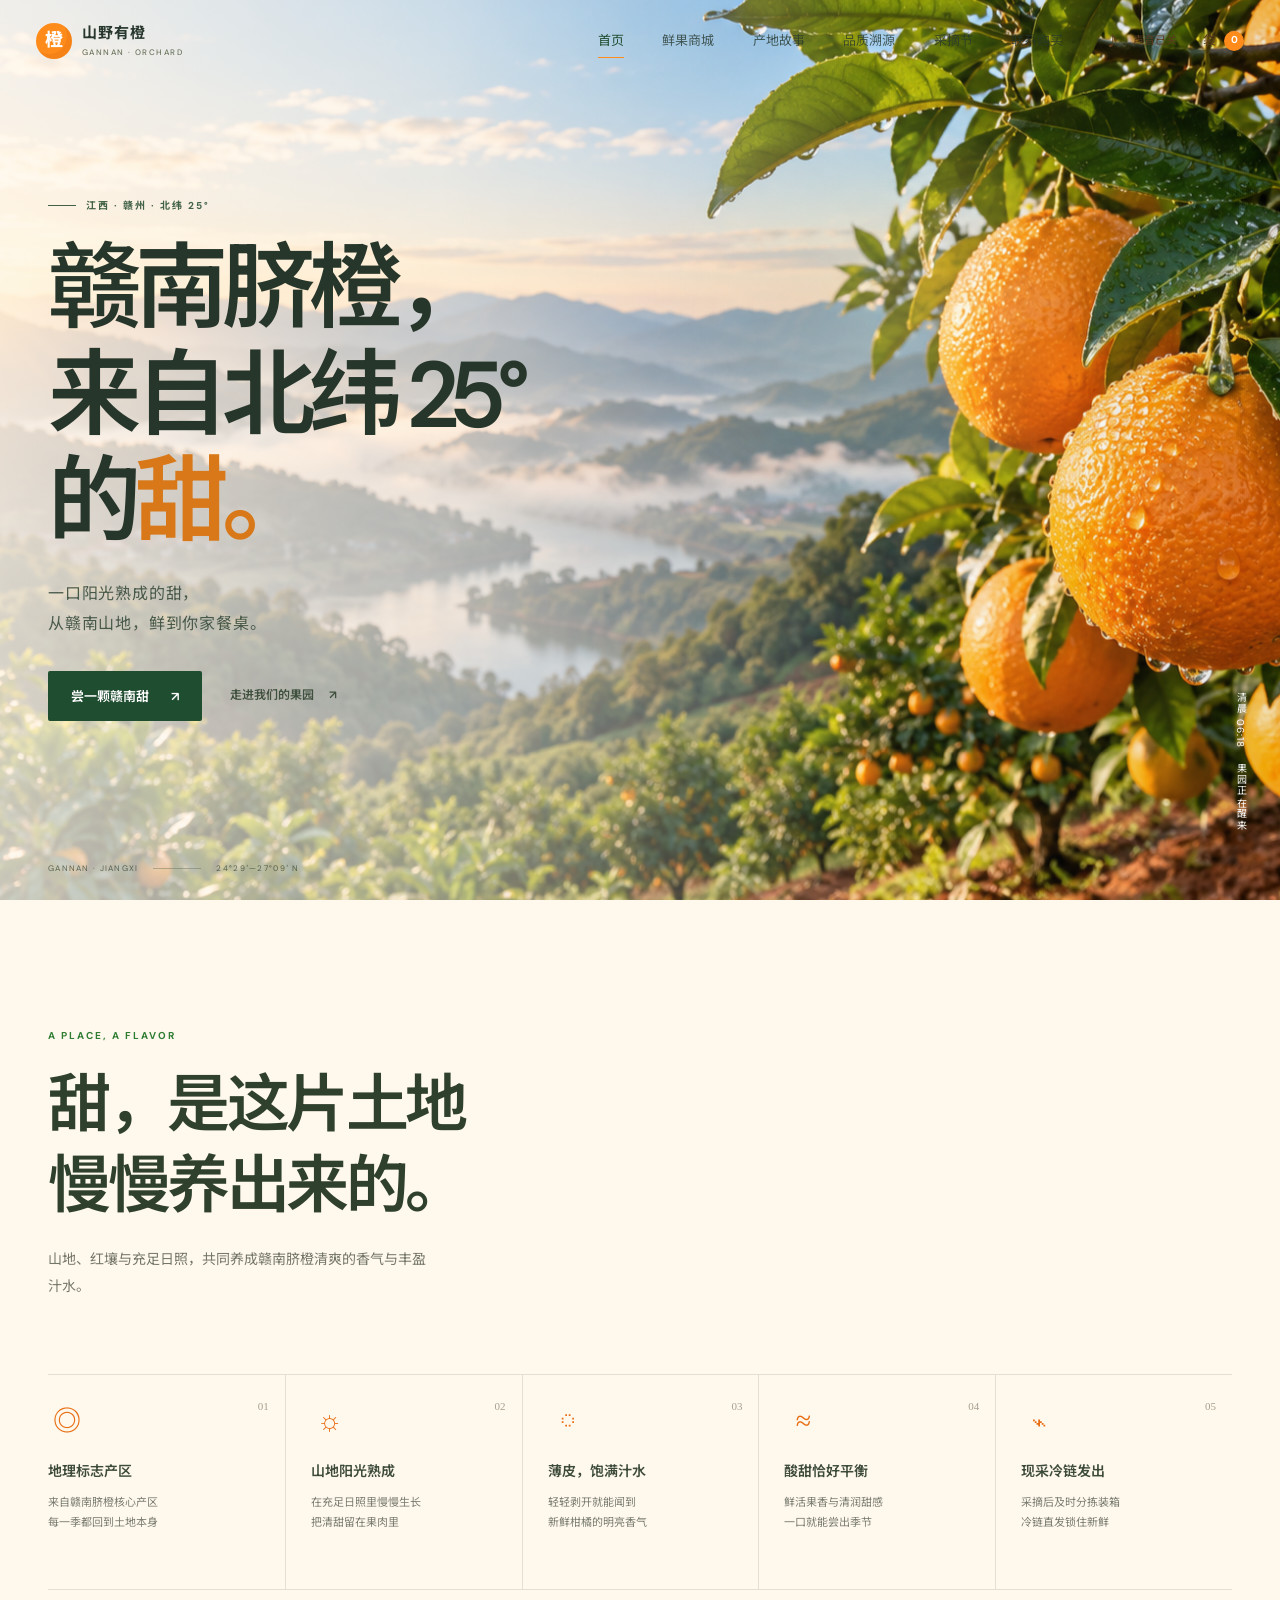
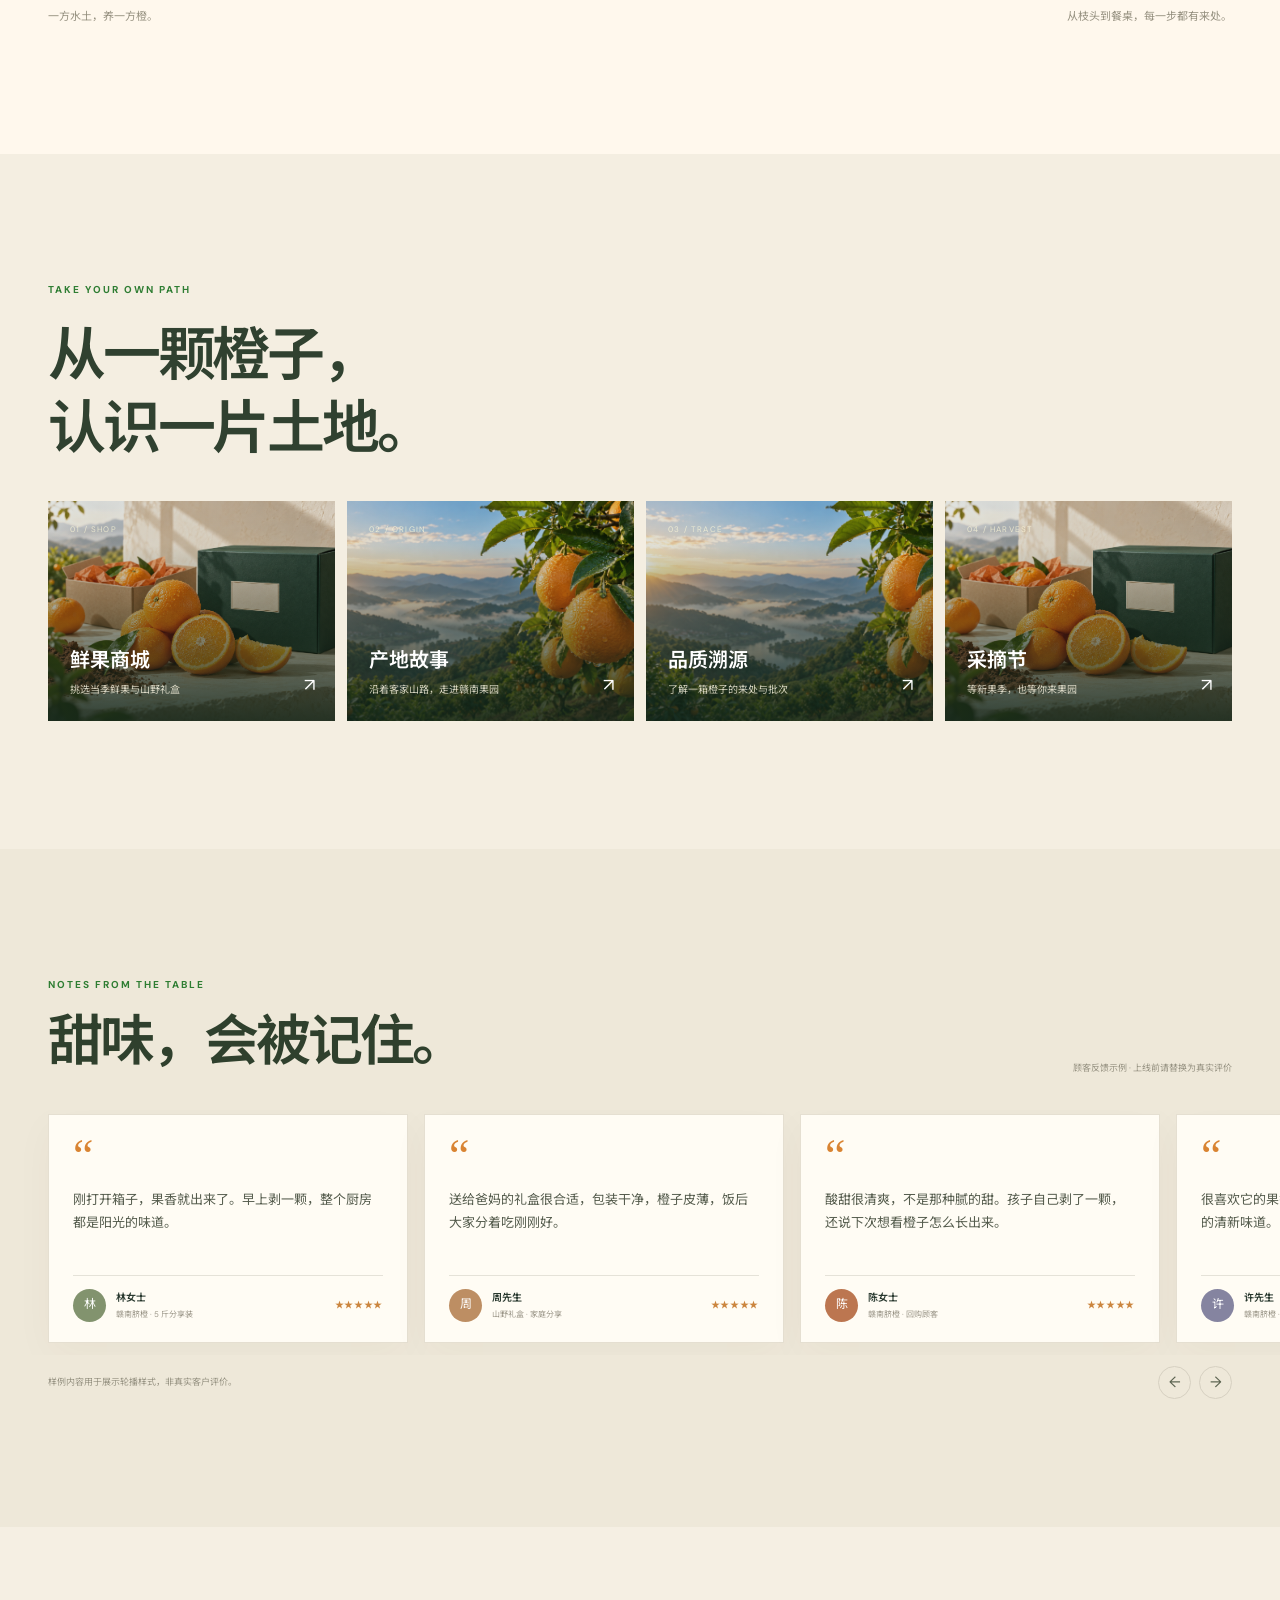
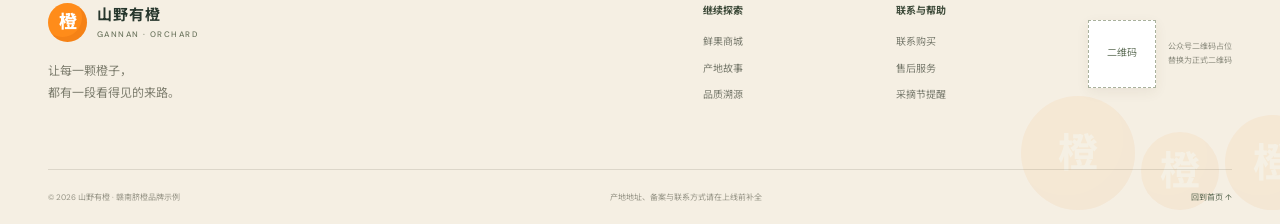
==== commit 61b07a5e: "Split brand site into independent pages" ====
--- a/index.html
+++ b/index.html
@@ -1,158 +1,22 @@
 <!doctype html>
 <html lang="zh-CN">
 <head>
-  <meta charset="utf-8">
-  <meta name="viewport" content="width=device-width, initial-scale=1, viewport-fit=cover">
-  <meta name="theme-color" content="#fff8ed">
-  <meta name="description" content="一颗赣南脐橙，从北纬25°的山地果园，带着晨露与阳光来到餐桌。了解产地故事，选购当季鲜果。">
-  <title>山野有橙 — 赣南脐橙，来自北纬25°的甜</title>
-  <link rel="preload" as="image" href="assets/gannan-orchard-hero.png" fetchpriority="high">
-  <link rel="stylesheet" href="styles.css">
-  <script src="script.js" defer></script>
+  <meta charset="utf-8"><meta name="viewport" content="width=device-width,initial-scale=1,viewport-fit=cover"><meta name="theme-color" content="#fff8ed">
+  <meta name="description" content="山野有橙，来自赣南山地果园的脐橙品牌。走进果园，遇见北纬25°的清甜。">
+  <title>山野有橙 — 赣南脐橙，来自北纬 25° 的甜</title>
+  <link rel="preload" as="image" href="assets/gannan-orchard-hero.png" fetchpriority="high"><link rel="stylesheet" href="styles.css">
+  <script src="site-shell.js" defer></script><script src="script.js" defer></script>
 </head>
-<body>
-  <a class="skip-link" href="#main">跳转到主要内容</a>
-  <div class="juice-progress" aria-hidden="true"><span id="scrollProgress"></span></div>
-
-  <!-- 首访开场：纯 CSS/SVG 构成的橙子，尊重减少动态设置。 -->
-  <div class="intro" id="intro" aria-label="欢迎来到山野有橙" role="status">
-    <div class="intro-fruit" aria-hidden="true"><span></span><i></i></div>
-    <p>山野有橙 <span>·</span> 一颗来自赣南的甜</p>
-    <button class="intro-skip" id="skipIntro" type="button">跳过动画</button>
-  </div>
-
-  <header class="site-header" id="top">
-    <nav class="nav-shell" aria-label="主导航">
-      <a class="brand" href="#top" aria-label="山野有橙，返回首页">
-        <span class="brand-mark" aria-hidden="true">橙</span>
-        <span class="brand-name">山野有橙<small>GANNAN · ORCHARD</small></span>
-      </a>
-      <button class="menu-toggle" id="menuToggle" type="button" aria-label="打开导航菜单" aria-expanded="false" aria-controls="primaryNav"><span></span><span></span></button>
-      <div class="nav-links" id="primaryNav">
-        <a href="#home" class="active">首页</a><a href="#shop">鲜果商城</a><a href="#story">产地故事</a><a href="#trace">品质溯源</a><a href="#harvest">采摘节</a><a href="#contact">联系购买</a>
-      </div>
-      <div class="nav-actions">
-        <button class="sound-toggle" id="soundToggle" type="button" aria-pressed="false" aria-label="开启轻柔提示音"><span class="sound-glyph" aria-hidden="true">♪</span><span class="sound-label">声音已关</span></button>
-        <a class="cart-link" href="#shop" aria-label="购物袋，0 件"><span aria-hidden="true">袋</span><b id="cartCount">0</b></a>
-      </div>
-    </nav>
-  </header>
-
+<body data-page="home">
+  <a class="skip-link" href="#main">跳转到主要内容</a><div class="juice-progress" aria-hidden="true"><span id="scrollProgress"></span></div>
+  <div id="siteHeader"></div>
+  <div class="intro" id="intro" aria-label="欢迎来到山野有橙" role="status"><div class="intro-fruit" aria-hidden="true"><span></span><i></i></div><p>山野有橙 <span>·</span> 一颗来自赣南的甜</p><button class="intro-skip" id="skipIntro" type="button">跳过动画</button></div>
   <main id="main">
-    <!-- Hero：真实果园主视觉 + 轻量光斑和指针视差。 -->
-    <section class="hero" id="home" aria-labelledby="heroTitle">
-      <div class="hero-photo" aria-hidden="true"></div><div class="hero-glow" aria-hidden="true"></div>
-      <div class="hero-content wrap">
-        <p class="eyebrow"><span class="eyebrow-line"></span>江西 · 赣州 · 北纬 25°</p>
-        <h1 id="heroTitle">赣南脐橙，<br>来自北纬 25°<br>的<span>甜。</span></h1>
-        <p class="hero-copy">一口阳光熟成的甜，<br>从赣南山地，鲜到你家餐桌。</p>
-        <div class="hero-ctas"><a class="button button-dark" href="#shop">尝一颗赣南甜 <span aria-hidden="true">↗</span></a><a class="text-link light-link" href="#story">走进我们的果园 <span aria-hidden="true">↓</span></a></div>
-      </div>
-      <div class="hero-note" aria-hidden="true"><span>GANNAN · JIANGXI</span><i></i><span>24°29′—27°09′ N</span></div>
-      <div class="hero-side-caption"><span>清晨 06:18</span><span>果园正在醒来</span></div>
-    </section>
-
-    <!-- 原产地信任点：不使用夸张功效和未经核验的检测数值。 -->
-    <section class="promise section-pad" aria-labelledby="promiseTitle">
-      <div class="wrap">
-        <div class="section-heading promise-heading reveal"><p class="eyebrow">A PLACE, A FLAVOR</p><h2 id="promiseTitle">甜，是这片土地<br>慢慢养出来的。</h2><p class="section-intro">山地、红壤与充足日照，共同养成赣南脐橙清爽的香气与丰盈汁水。</p></div>
-        <div class="promise-grid">
-          <article class="promise-item reveal"><span class="promise-no">01</span><span class="promise-symbol" aria-hidden="true">◎</span><h3>地理标志产区</h3><p>来自赣南脐橙核心产区<br>每一季都回到土地本身</p></article>
-          <article class="promise-item reveal"><span class="promise-no">02</span><span class="promise-symbol" aria-hidden="true">☼</span><h3>山地阳光熟成</h3><p>在充足日照里慢慢生长<br>把清甜留在果肉里</p></article>
-          <article class="promise-item reveal"><span class="promise-no">03</span><span class="promise-symbol" aria-hidden="true">◌</span><h3>薄皮，饱满汁水</h3><p>轻轻剥开就能闻到<br>新鲜柑橘的明亮香气</p></article>
-          <article class="promise-item reveal"><span class="promise-no">04</span><span class="promise-symbol" aria-hidden="true">≈</span><h3>酸甜恰好平衡</h3><p>鲜活果香与清润甜感<br>一口就能尝出季节</p></article>
-          <article class="promise-item reveal"><span class="promise-no">05</span><span class="promise-symbol" aria-hidden="true">⌁</span><h3>现采冷链发出</h3><p>采摘后及时分拣装箱<br>冷链直发锁住新鲜</p></article>
-        </div>
-        <div class="promise-foot"><span>一方水土，养一方橙。</span><span>从枝头到餐桌，每一步都有来处。</span></div>
-      </div>
-    </section>
-
-    <!-- 商品卡的价格、库存和 SKU 为演示占位，接入店铺数据后替换。 -->
-    <section class="shop section-pad" id="shop" aria-labelledby="shopTitle">
-      <div class="wrap">
-        <div class="shop-head reveal"><div><p class="eyebrow">THE FIRST PICK</p><h2 id="shopTitle">把果园的清晨，<br>寄给你。</h2></div><p>当季鲜果，按需挑选。<br>采摘日期与发货安排以实际批次为准。</p></div>
-        <div class="product-grid">
-          <article class="product-card product-feature reveal" data-product="山地鲜果 · 5 斤装" data-price="¥ 69">
-            <button class="product-visual visual-orange" type="button" aria-label="拖动查看赣南脐橙"><img src="assets/gannan-orange-product.png" alt="阳光下的赣南脐橙与红土" loading="lazy"><span class="drag-hint">按住拖动 · 看看果皮的光</span><span class="product-stamp">当季鲜果</span><span class="splash" aria-hidden="true"></span></button>
-            <div class="product-info"><div><p class="product-kicker">ORCHARD PICK · 01</p><h3>山地鲜果 <small>5 斤分享装</small></h3></div><div class="product-buy"><strong>¥ 69</strong><button class="add-button" type="button" aria-label="山地鲜果 5 斤装，加入购物袋" data-add>＋</button></div></div>
-            <p class="product-note">一箱刚刚好 · 约 8–12 枚 <span>演示价格</span></p>
-          </article>
-          <article class="product-card reveal" data-product="山野礼盒 · 10 斤装" data-price="¥ 138">
-            <button class="product-visual visual-gift" type="button" aria-label="拖动查看赣南脐橙礼盒"><img src="assets/gannan-orange-product.png" alt="赣南脐橙礼盒与切开的鲜果" loading="lazy"><span class="drag-hint">按住拖动 · 看看果皮的光</span><span class="product-stamp stamp-green">山野礼赠</span><span class="splash" aria-hidden="true"></span></button>
-            <div class="product-info"><div><p class="product-kicker">GIFT BOX · 02</p><h3>山野礼盒 <small>10 斤分享装</small></h3></div><div class="product-buy"><strong>¥ 138</strong><button class="add-button" type="button" aria-label="山野礼盒 10 斤装，加入购物袋" data-add>＋</button></div></div>
-            <p class="product-note">节气心意 · 适合拜访与分享 <span>演示价格</span></p>
-          </article>
-          <article class="group-buy reveal"><div class="group-art"><img src="assets/gannan-orange-product.png" alt="赣南脐橙礼盒静物" loading="lazy"><span>ORANGE<br>TOGETHER</span></div><p class="product-kicker">FOR GOOD GATHERINGS · 03</p><h3>把好滋味，分享给更多人。</h3><p>企业福利、品牌联名、节庆团购。<br>一起聊聊你的果园计划。</p><a class="text-link" href="mailto:hello@gannanor.example?subject=赣南脐橙团购咨询">咨询团购 <span aria-hidden="true">↗</span></a></article>
-        </div>
-        <p class="shop-disclaimer">页面中的商品价格及数量仅作交互演示，请在正式上线前替换为真实 SKU 与销售数据。</p>
-      </div>
-    </section>
-
-    <!-- 产地叙事：滚动显现时间点、线路描边与缓慢视差。 -->
-    <section class="story section-pad" id="story" aria-labelledby="storyTitle">
-      <div class="wrap story-layout">
-        <div class="story-copy reveal"><p class="eyebrow">A JOURNEY OF ONE ORANGE</p><h2 id="storyTitle">一颗橙子，<br>走过一段<span>山路。</span></h2><p class="story-intro">它从北纬 25° 的山地开始，穿过红壤、枝叶、晨光与果农的手，最后抵达你手边。</p>
-          <ol class="story-steps" id="storySteps">
-            <li class="is-current"><span>01</span><div><h3>赣南山地 · 迎着晨光生长</h3><p>群山环抱，山风与日照陪着果树慢慢生长。</p></div></li>
-            <li><span>02</span><div><h3>一捧红土 · 一季细心照料</h3><p>果农巡园、养树、护果，把季节过得认真。</p></div></li>
-            <li><span>03</span><div><h3>枝头采摘 · 鲜果细心分选</h3><p>成熟时节再采下，按当批品质分拣装箱。</p></div></li>
-            <li><span>04</span><div><h3>冷链启程 · 甜味一路同行</h3><p>从产地启程，尽可能把新鲜送到家门口。</p></div></li>
-          </ol>
-        </div>
-        <div class="story-visual reveal"><img src="assets/gannan-orchard-hero.png" alt="晨光穿过赣南山地果园，枝头挂着成熟的脐橙" loading="lazy"><div class="story-image-tint"></div><div class="story-route" aria-hidden="true"><span class="route-dot"></span><span class="route-dot"></span><span class="route-dot"></span><span class="route-dot"></span><svg viewBox="0 0 100 100" preserveAspectRatio="none"><path d="M15 18 C40 28 28 48 53 54 S76 70 82 85"/></svg></div><div class="story-image-caption"><span>赣南 · 果园清晨</span><span>从这里出发</span></div><span class="story-sun" aria-hidden="true"></span></div>
-      </div>
-      <div class="story-band" aria-hidden="true"><span>FROM THE HILLS OF GAN NAN</span><i>✳</i><span>GROWN SLOW, PICKED FRESH</span><i>✳</i><span>FROM THE HILLS OF GAN NAN</span></div>
-    </section>
-
-    <!-- 溯源展示为前端交互原型，真实二维码、报告及产地批次需接入后端。 -->
-    <section class="trace section-pad" id="trace" aria-labelledby="traceTitle">
-      <div class="wrap trace-layout">
-        <div class="trace-lead reveal"><p class="eyebrow">KNOW WHERE IT GROWS</p><h2 id="traceTitle">好吃，也要<br>来路清楚。</h2><p>从果园批次到采摘日期，每一箱都应该有自己的故事。扫码溯源将在接入真实产地数据后开放。</p><a class="text-link" href="#qualityDetails">看看我们的把关方式 <span aria-hidden="true">↓</span></a></div>
-        <div class="trace-board reveal" id="qualityDetails">
-          <div class="trace-topline"><span>果园档案 / ORIGIN NOTES</span><span>SEASON 2026</span></div>
-          <div class="trace-map" aria-label="赣南果园至冷链发出的路线示意图">
-            <svg viewBox="0 0 520 240" role="img" aria-label="赣南山地果园至分拣点，再到冷链发出的示意路线"><path class="map-contour" d="M11 174C77 114 122 160 191 111S309 69 363 114s104 35 147-8M-4 205c75-51 109-8 189-44s115-65 172-30 112 26 173-16M37 72c62 53 95 34 154 1s114-29 173 1 100 23 139-1"/><path class="map-route" d="M92 164C160 141 163 103 244 102S326 143 397 93"/></svg>
-            <span class="map-node node-a"><i></i><b>果园</b></span><span class="map-node node-b"><i></i><b>分拣</b></span><span class="map-node node-c"><i></i><b>冷链</b></span>
-            <span class="map-label">赣州 · 江西</span>
-          </div>
-          <div class="trace-cards">
-            <button class="trace-card" type="button" aria-expanded="false"><span class="trace-card-no">01 / BATCH</span><span class="trace-card-title">扫码看果园批次 <b>＋</b></span><span class="trace-card-detail">接入正式溯源系统后，展示果园信息与批次流转。</span></button>
-            <button class="trace-card" type="button" aria-expanded="false"><span class="trace-card-no">02 / QUALITY</span><span class="trace-card-title">查看检测报告 <b>＋</b></span><span class="trace-card-detail">正式上线时补充对应批次检测机构、报告编号与原件。</span></button>
-            <button class="trace-card" type="button" aria-expanded="false"><span class="trace-card-no">03 / PICKED</span><span class="trace-card-title">本批采摘日期 <b>＋</b></span><span class="trace-card-detail">采摘日期随实际发货批次更新，页面示例不代表实时数据。</span></button>
-          </div>
-          <p class="trace-note">路线仅为产地故事示意；实际溯源信息以对应商品批次为准。</p>
-        </div>
-      </div>
-    </section>
-
-    <!-- 评价横向轨道：自动慢移，hover / focus 停止，支持鼠标与触摸拖动。 -->
-    <section class="voices section-pad" id="voices" aria-labelledby="voicesTitle">
-      <div class="wrap voices-head reveal"><div><p class="eyebrow">NOTES FROM THE TABLE</p><h2 id="voicesTitle">甜味，会被记住。</h2></div><span>顾客反馈示例 · 上线前请替换为真实评价</span></div>
-      <div class="review-viewport" id="reviewViewport" tabindex="0" aria-label="顾客评价轮播，可拖动浏览">
-        <div class="review-track" id="reviewTrack">
-          <article class="review-card"><span class="review-mark">“</span><p>刚打开箱子，果香就出来了。早上剥一颗，整个厨房都是阳光的味道。</p><div class="review-person"><span class="avatar avatar-1">林</span><span><b>林女士</b><small>赣南脐橙 · 5 斤分享装</small></span><span class="review-stars" aria-label="5 星">★★★★★</span></div></article>
-          <article class="review-card"><span class="review-mark">“</span><p>送给爸妈的礼盒很合适，包装干净，橙子皮薄，饭后大家分着吃刚刚好。</p><div class="review-person"><span class="avatar avatar-2">周</span><span><b>周先生</b><small>山野礼盒 · 家庭分享</small></span><span class="review-stars" aria-label="5 星">★★★★★</span></div></article>
-          <article class="review-card"><span class="review-mark">“</span><p>酸甜很清爽，不是那种腻的甜。孩子自己剥了一颗，还说下次想看橙子怎么长出来。</p><div class="review-person"><span class="avatar avatar-3">陈</span><span><b>陈女士</b><small>赣南脐橙 · 回购顾客</small></span><span class="review-stars" aria-label="5 星">★★★★★</span></div></article>
-          <article class="review-card"><span class="review-mark">“</span><p>很喜欢它的果香，橙皮放在桌边几天，家里也有淡淡的清新味道。</p><div class="review-person"><span class="avatar avatar-4">许</span><span><b>许先生</b><small>赣南脐橙 · 5 斤分享装</small></span><span class="review-stars" aria-label="5 星">★★★★★</span></div></article>
-        </div>
-      </div>
-      <div class="wrap reviews-foot"><span>样例内容用于展示轮播样式，非真实客户评价。</span><div><button id="reviewPrev" type="button" aria-label="上一条评价">←</button><button id="reviewNext" type="button" aria-label="下一条评价">→</button></div></div>
-    </section>
-
-    <!-- 采摘节：倒计时以可调整的演示日期计算，优惠领取仅做本地交互反馈。 -->
-    <section class="harvest section-pad" id="harvest" aria-labelledby="harvestTitle">
-      <div class="harvest-photo" aria-hidden="true"></div><div class="harvest-overlay" aria-hidden="true"></div><div class="harvest-particles" id="harvestParticles" aria-hidden="true"></div>
-      <div class="wrap harvest-content reveal"><p class="eyebrow">A LITTLE CLOSER TO THE ORCHARD</p><h2 id="harvestTitle">等一季好橙，<br>也等你来。</h2><p>新果季即将启程。加入采摘节提醒，<br>等第一颗熟透的赣南脐橙。</p><div class="countdown" aria-label="采摘节倒计时"><div><b id="countDays">--</b><span>天</span></div><i>:</i><div><b id="countHours">--</b><span>时</span></div><i>:</i><div><b id="countMinutes">--</b><span>分</span></div><i>:</i><div><b id="countSeconds">--</b><span>秒</span></div></div><button class="button button-orange" id="couponButton" type="button">领取采摘节提醒 <span aria-hidden="true">↗</span></button><p class="harvest-feedback" id="couponFeedback" role="status" aria-live="polite"></p></div>
-      <span class="harvest-coordinate" aria-hidden="true">北纬 25° · 赣南果园</span>
-    </section>
+    <section class="hero" id="home" aria-labelledby="heroTitle"><div class="hero-photo" aria-hidden="true"></div><div class="hero-glow" aria-hidden="true"></div><div class="hero-content wrap"><p class="eyebrow"><span class="eyebrow-line"></span>江西 · 赣州 · 北纬 25°</p><h1 id="heroTitle">赣南脐橙，<br>来自北纬 25°<br>的<span>甜。</span></h1><p class="hero-copy">一口阳光熟成的甜，<br>从赣南山地，鲜到你家餐桌。</p><div class="hero-ctas"><a class="button button-dark" href="store.html">尝一颗赣南甜 <span aria-hidden="true">↗</span></a><a class="text-link light-link" href="origin.html">走进我们的果园 <span aria-hidden="true">↗</span></a></div></div><div class="hero-note" aria-hidden="true"><span>GANNAN · JIANGXI</span><i></i><span>24°29′—27°09′ N</span></div><div class="hero-side-caption"><span>清晨 06:18</span><span>果园正在醒来</span></div></section>
+    <section class="promise section-pad" aria-labelledby="promiseTitle"><div class="wrap"><div class="section-heading promise-heading reveal"><p class="eyebrow">A PLACE, A FLAVOR</p><h2 id="promiseTitle">甜，是这片土地<br>慢慢养出来的。</h2><p class="section-intro">山地、红壤与充足日照，共同养成赣南脐橙清爽的香气与丰盈汁水。</p></div><div class="promise-grid"><article class="promise-item reveal"><span class="promise-no">01</span><span class="promise-symbol" aria-hidden="true">◎</span><h3>地理标志产区</h3><p>来自赣南脐橙核心产区<br>每一季都回到土地本身</p></article><article class="promise-item reveal"><span class="promise-no">02</span><span class="promise-symbol" aria-hidden="true">☼</span><h3>山地阳光熟成</h3><p>在充足日照里慢慢生长<br>把清甜留在果肉里</p></article><article class="promise-item reveal"><span class="promise-no">03</span><span class="promise-symbol" aria-hidden="true">◌</span><h3>薄皮，饱满汁水</h3><p>轻轻剥开就能闻到<br>新鲜柑橘的明亮香气</p></article><article class="promise-item reveal"><span class="promise-no">04</span><span class="promise-symbol" aria-hidden="true">≈</span><h3>酸甜恰好平衡</h3><p>鲜活果香与清润甜感<br>一口就能尝出季节</p></article><article class="promise-item reveal"><span class="promise-no">05</span><span class="promise-symbol" aria-hidden="true">⌁</span><h3>现采冷链发出</h3><p>采摘后及时分拣装箱<br>冷链直发锁住新鲜</p></article></div><div class="promise-foot"><span>一方水土，养一方橙。</span><span>从枝头到餐桌，每一步都有来处。</span></div></div></section>
+    <section class="page-gateways section-pad" aria-labelledby="gatewaysTitle"><div class="wrap"><div class="gateway-heading reveal"><p class="eyebrow">TAKE YOUR OWN PATH</p><h2 id="gatewaysTitle">从一颗橙子，<br>认识一片土地。</h2></div><div class="gateway-grid"><a class="gateway-card gateway-shop reveal" href="store.html"><span>01 / SHOP</span><h3>鲜果商城</h3><p>挑选当季鲜果与山野礼盒</p><b aria-hidden="true">↗</b></a><a class="gateway-card gateway-origin reveal" href="origin.html"><span>02 / ORIGIN</span><h3>产地故事</h3><p>沿着客家山路，走进赣南果园</p><b aria-hidden="true">↗</b></a><a class="gateway-card gateway-trace reveal" href="trace.html"><span>03 / TRACE</span><h3>品质溯源</h3><p>了解一箱橙子的来处与批次</p><b aria-hidden="true">↗</b></a><a class="gateway-card gateway-harvest reveal" href="harvest.html"><span>04 / HARVEST</span><h3>采摘节</h3><p>等新果季，也等你来果园</p><b aria-hidden="true">↗</b></a></div></div></section>
+    <section class="voices section-pad" id="voices" aria-labelledby="voicesTitle"><div class="wrap voices-head reveal"><div><p class="eyebrow">NOTES FROM THE TABLE</p><h2 id="voicesTitle">甜味，会被记住。</h2></div><span>顾客反馈示例 · 上线前请替换为真实评价</span></div><div class="review-viewport" id="reviewViewport" tabindex="0" aria-label="顾客评价轮播，可拖动浏览"><div class="review-track" id="reviewTrack"><article class="review-card"><span class="review-mark">“</span><p>刚打开箱子，果香就出来了。早上剥一颗，整个厨房都是阳光的味道。</p><div class="review-person"><span class="avatar avatar-1">林</span><span><b>林女士</b><small>赣南脐橙 · 5 斤分享装</small></span><span class="review-stars" aria-label="5 星">★★★★★</span></div></article><article class="review-card"><span class="review-mark">“</span><p>送给爸妈的礼盒很合适，包装干净，橙子皮薄，饭后大家分着吃刚刚好。</p><div class="review-person"><span class="avatar avatar-2">周</span><span><b>周先生</b><small>山野礼盒 · 家庭分享</small></span><span class="review-stars" aria-label="5 星">★★★★★</span></div></article><article class="review-card"><span class="review-mark">“</span><p>酸甜很清爽，不是那种腻的甜。孩子自己剥了一颗，还说下次想看橙子怎么长出来。</p><div class="review-person"><span class="avatar avatar-3">陈</span><span><b>陈女士</b><small>赣南脐橙 · 回购顾客</small></span><span class="review-stars" aria-label="5 星">★★★★★</span></div></article><article class="review-card"><span class="review-mark">“</span><p>很喜欢它的果香，橙皮放在桌边几天，家里也有淡淡的清新味道。</p><div class="review-person"><span class="avatar avatar-4">许</span><span><b>许先生</b><small>赣南脐橙 · 5 斤分享装</small></span><span class="review-stars" aria-label="5 星">★★★★★</span></div></article></div></div><div class="wrap reviews-foot"><span>样例内容用于展示轮播样式，非真实客户评价。</span><div><button id="reviewPrev" type="button" aria-label="上一条评价">←</button><button id="reviewNext" type="button" aria-label="下一条评价">→</button></div></div></section>
   </main>
-
-  <footer class="footer" id="contact">
-    <div class="footer-oranges" aria-hidden="true"><span>橙</span><span>橙</span><span>橙</span></div>
-    <div class="wrap footer-main"><div class="footer-brand"><a class="brand footer-logo" href="#top"><span class="brand-mark" aria-hidden="true">橙</span><span class="brand-name">山野有橙<small>GANNAN · ORCHARD</small></span></a><p>让每一颗橙子，<br>都有一段看得见的来路。</p></div><div class="footer-links"><div><b>继续探索</b><a href="#shop">鲜果商城</a><a href="#story">产地故事</a><a href="#trace">品质溯源</a></div><div><b>联系与帮助</b><a href="mailto:hello@gannanor.example">商务合作</a><a href="mailto:care@gannanor.example">售后服务</a><a href="#harvest">采摘节提醒</a></div><div class="qr-block"><span class="qr-placeholder" aria-label="公众号二维码占位"><span></span></span><small>公众号二维码占位<br>替换为正式二维码</small></div></div></div>
-    <div class="wrap footer-bottom"><span>© 2026 山野有橙 · 赣南脐橙品牌示例</span><span>产地地址、备案与联系方式请在上线前补全</span><a href="#top">回到山野 ↑</a></div>
-  </footer>
-  <div class="toast" id="toast" role="status" aria-live="polite"></div>
-  <div class="juice-cursor" id="juiceCursor" aria-hidden="true"></div>
-</body>
-</html>
+  <div id="siteFooter"></div><div class="toast" id="toast" role="status" aria-live="polite"></div><div class="juice-cursor" id="juiceCursor" aria-hidden="true"></div>
+</body></html>
+
--- a/styles.css
+++ b/styles.css
@@ -62,3 +62,22 @@
 @keyframes digitFlip{0%{transform:translateY(-5px);opacity:.35}100%{transform:translateY(0);opacity:1}}
 .qr-placeholder{position:relative;display:grid;place-items:center;border:1px dashed #a9b19d;background:#fff}
 .qr-placeholder:before{content:"二维码";display:grid;place-items:center;width:100%;height:100%;background:none;mask:none;color:#65745e;font-size:10px}
+
+/* Independent destinations: each primary-nav item opens its own HTML page. */
+.inner-hero{position:relative;min-height:470px;display:flex;align-items:flex-end;padding:calc(var(--nav-h) + 70px) 0 63px;overflow:hidden;isolation:isolate;background:#d7dec8}
+.inner-hero:before{content:"";position:absolute;inset:0;z-index:-2;background-position:center;background-size:cover;transform:scale(1.02)}
+.inner-hero:after{content:"";position:absolute;inset:0;z-index:-1;background:linear-gradient(90deg,rgba(255,248,237,.92),rgba(255,248,237,.7) 46%,rgba(255,248,237,.05)),linear-gradient(0deg,rgba(48,54,38,.13),transparent 40%)}
+.store-mast:before{background-image:url('assets/gannan-orange-product.png');background-position:center 46%}
+.origin-mast:before,.harvest-mast:before{background-image:url('assets/gannan-orchard-hero.png');background-position:center 56%}
+.trace-mast:before{background-image:linear-gradient(120deg,rgba(40,73,47,.35),rgba(202,157,86,.1)),url('assets/gannan-orchard-hero.png');background-position:center 65%}
+.contact-mast:before{background-image:url('assets/gannan-orange-product.png');background-position:center 38%}
+.inner-hero-copy .eyebrow{margin-bottom:14px}.inner-hero h1{margin:0;color:#2c3c2e;font-size:clamp(48px,7vw,78px);font-weight:600;line-height:1.16;letter-spacing:-.065em}.inner-hero-copy>p:last-child{margin:17px 0 0;color:#5f6a58;font-size:13px;letter-spacing:.04em}
+.page-gateways{background:#f4eee1}.gateway-heading{margin-bottom:36px}.gateway-heading h2,.origin-note h2,.harvest-details h2,.contact-copy h2{margin:0;color:#304130;font-size:clamp(34px,5vw,58px);font-weight:600;line-height:1.26;letter-spacing:-.055em}.gateway-grid{display:grid;grid-template-columns:repeat(4,1fr);gap:12px}.gateway-card{position:relative;min-height:220px;display:flex;flex-direction:column;justify-content:flex-end;padding:22px;color:#fff;overflow:hidden;background:#405a3e;transition:transform .3s var(--ease),box-shadow .3s}.gateway-card:before{content:"";position:absolute;inset:0;z-index:0;background-position:center;background-size:cover;transition:transform .55s var(--ease)}.gateway-card:after{content:"";position:absolute;inset:0;z-index:0;background:linear-gradient(0deg,rgba(20,39,27,.88),rgba(20,39,27,.12) 80%)}.gateway-card>*{position:relative;z-index:1}.gateway-card:hover{transform:translateY(-5px);box-shadow:0 17px 35px #37412b24}.gateway-card:hover:before{transform:scale(1.06)}.gateway-shop:before{background-image:url('assets/gannan-orange-product.png');background-position:56% center}.gateway-origin:before{background-image:url('assets/gannan-orchard-hero.png');background-position:75% center}.gateway-trace:before{background-image:url('assets/gannan-orchard-hero.png');background-position:30% center}.gateway-harvest:before{background-image:url('assets/gannan-orange-product.png');background-position:86% center}.gateway-card>span{margin-bottom:auto;color:#fff9d9b8;font-size:8px;letter-spacing:.15em}.gateway-card h3{margin:0;font-size:20px;font-weight:600}.gateway-card p{margin:5px 0 0;color:#fff9e5cf;font-size:10px}.gateway-card>b{position:absolute;right:20px;bottom:20px;font-size:18px;font-weight:400;transition:transform .2s}.gateway-card:hover>b{transform:translate(3px,-3px)}
+.origin-note{background:#f4eee1}.origin-note-inner{max-width:720px}.origin-note h2{font-size:clamp(38px,5.5vw,62px)}.origin-note-inner>p:not(.eyebrow){max-width:470px;margin:20px 0 26px;color:#777a6d;font-size:13px;line-height:1.9}.origin-note .button{margin-top:4px}
+.trace-promise{padding:37px 0;background:#e8eee0}.trace-promise .wrap{display:flex;align-items:center;gap:25px}.trace-promise p{margin:0;color:#334632;font-size:18px;font-weight:600}.trace-promise span{color:#7c806f;font-size:11px}.trace-promise a{margin-left:auto;color:var(--leaf-dark);font-size:11px;font-weight:600}
+.harvest-details{background:#f4eee1}.harvest-detail-grid{display:grid;grid-template-columns:1fr 1fr;gap:10%;align-items:start}.harvest-detail-grid>div+div{max-width:430px;padding-top:10px}.harvest-detail-grid>div+div>p{margin:0 0 15px;color:#777a6d;font-size:13px;line-height:1.9}.harvest-detail-grid .harvest-detail-note{color:#9a9586;font-size:10px}
+.contact-section{background:#faf7ef}.contact-layout{display:grid;grid-template-columns:.85fr 1fr;gap:12%;align-items:start}.contact-copy>p:not(.eyebrow){max-width:350px;margin:19px 0 32px;color:#777a6d;font-size:13px;line-height:1.9}.contact-detail{display:flex;flex-direction:column;gap:3px;margin-top:18px}.contact-detail span{color:#999486;font-size:9px;letter-spacing:.1em}.contact-detail a{color:#42563d;font-size:13px}.contact-copy>small{display:block;margin-top:20px;color:#a19b8b;font-size:9px}.contact-form{display:grid;grid-template-columns:1fr;gap:9px;padding:27px;background:#fffdf8;border:1px solid #e8e2d5;box-shadow:0 18px 50px #4d432413}.contact-form label{margin-top:5px;color:#4b5846;font-size:10px;font-weight:600}.contact-form input,.contact-form select,.contact-form textarea{width:100%;padding:11px 12px;border:1px solid #ddd9cc;border-radius:0;background:#fffefa;color:#344330;font:12px var(--sans);transition:border .2s,box-shadow .2s}.contact-form textarea{resize:vertical}.contact-form input:focus,.contact-form select:focus,.contact-form textarea:focus{outline:none;border-color:#d8924f;box-shadow:0 0 0 3px #ffb8622c}.contact-form input::placeholder,.contact-form textarea::placeholder{color:#aaa696}.contact-form .button{justify-self:start;margin-top:8px}.form-feedback{margin:0;color:#999486;font-size:9px}
+
+@media(max-width:980px){.gateway-grid{grid-template-columns:1fr 1fr}.gateway-card{min-height:190px}}
+@media(max-width:680px){.inner-hero{min-height:390px;padding:calc(var(--nav-h) + 50px) 0 42px}.inner-hero h1{font-size:clamp(43px,11vw,62px)}.inner-hero-copy>p:last-child{font-size:11px}.gateway-heading{margin-bottom:25px}.gateway-grid{gap:9px}.gateway-card{min-height:168px;padding:15px}.gateway-card h3{font-size:17px}.gateway-card p{max-width:150px;font-size:9px}.gateway-card>b{right:13px;bottom:14px;font-size:15px}.origin-note-inner>p:not(.eyebrow){font-size:12px}.trace-promise .wrap{align-items:flex-start;flex-direction:column;gap:7px}.trace-promise p{font-size:16px}.trace-promise a{margin:8px 0 0}.harvest-detail-grid,.contact-layout{grid-template-columns:1fr;gap:30px}.harvest-detail-grid>div+div{padding-top:0}.contact-form{padding:19px}.contact-detail a{font-size:12px}}
+
